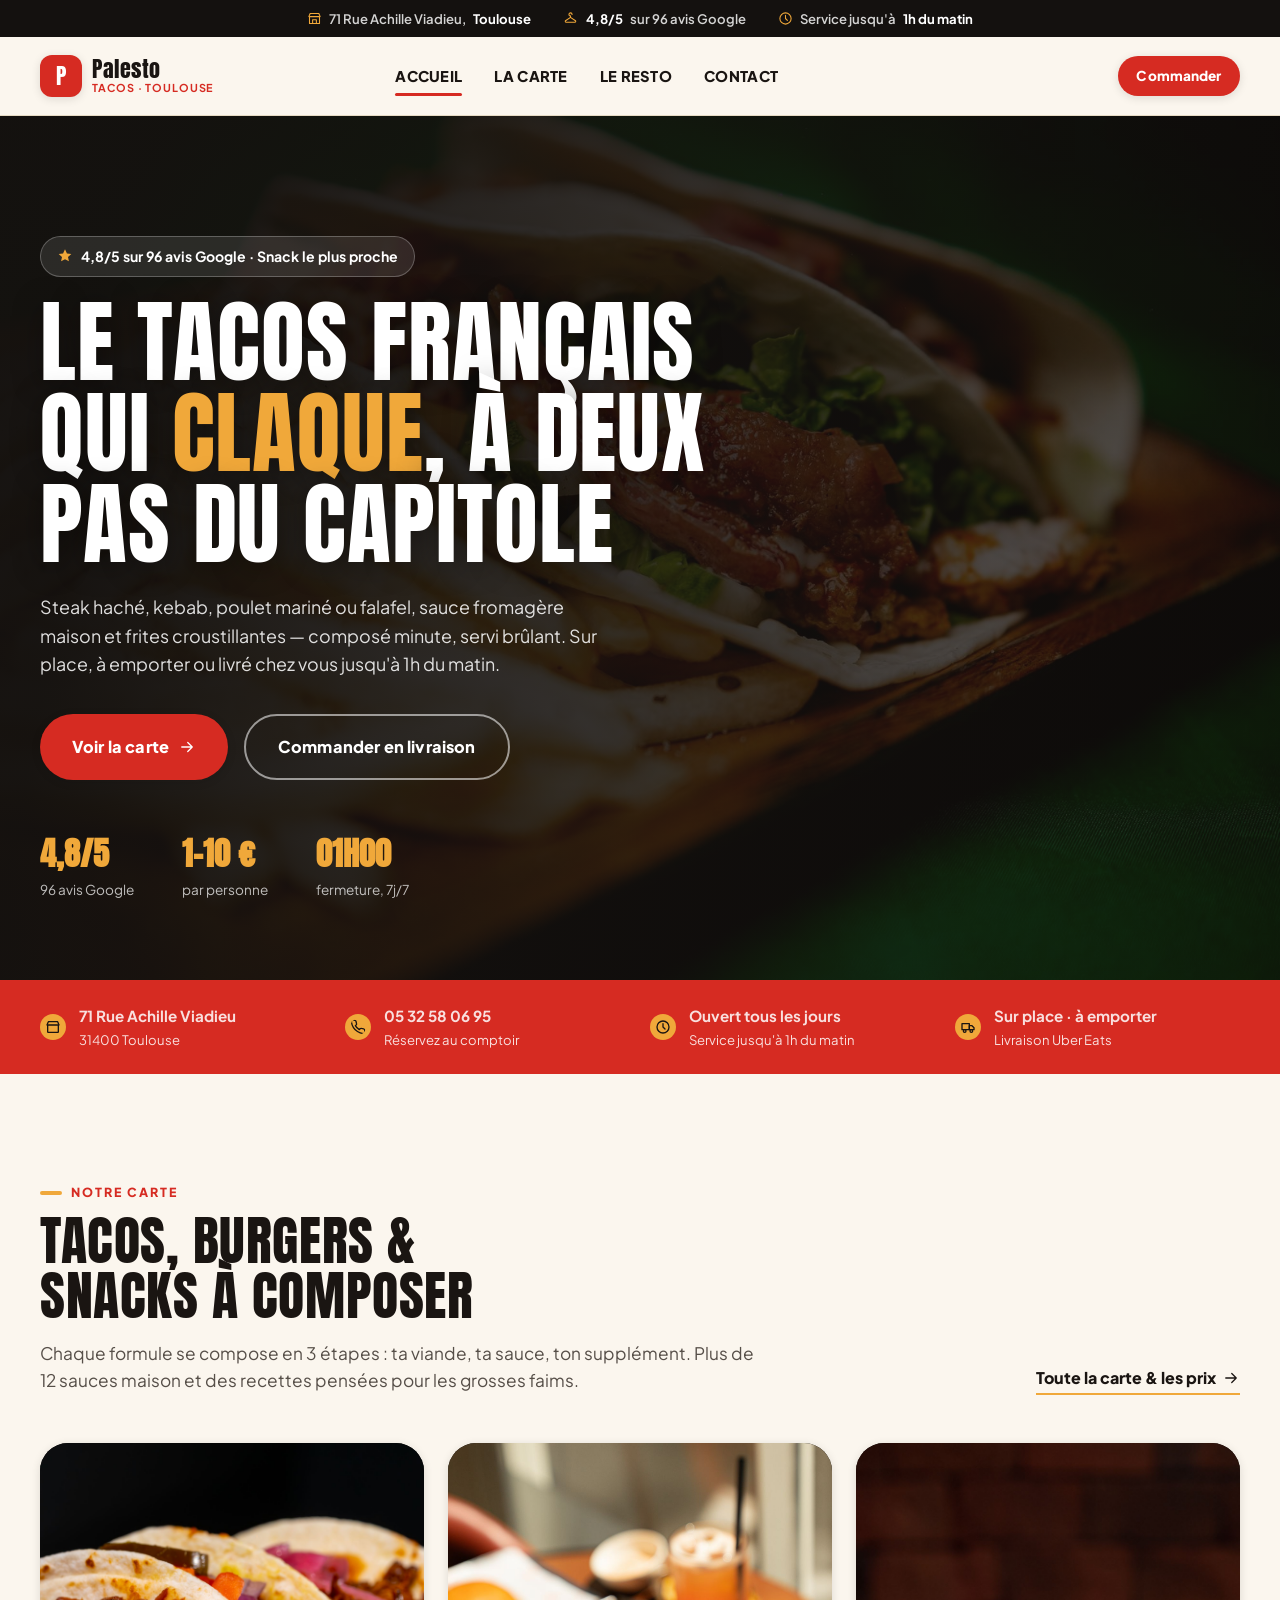
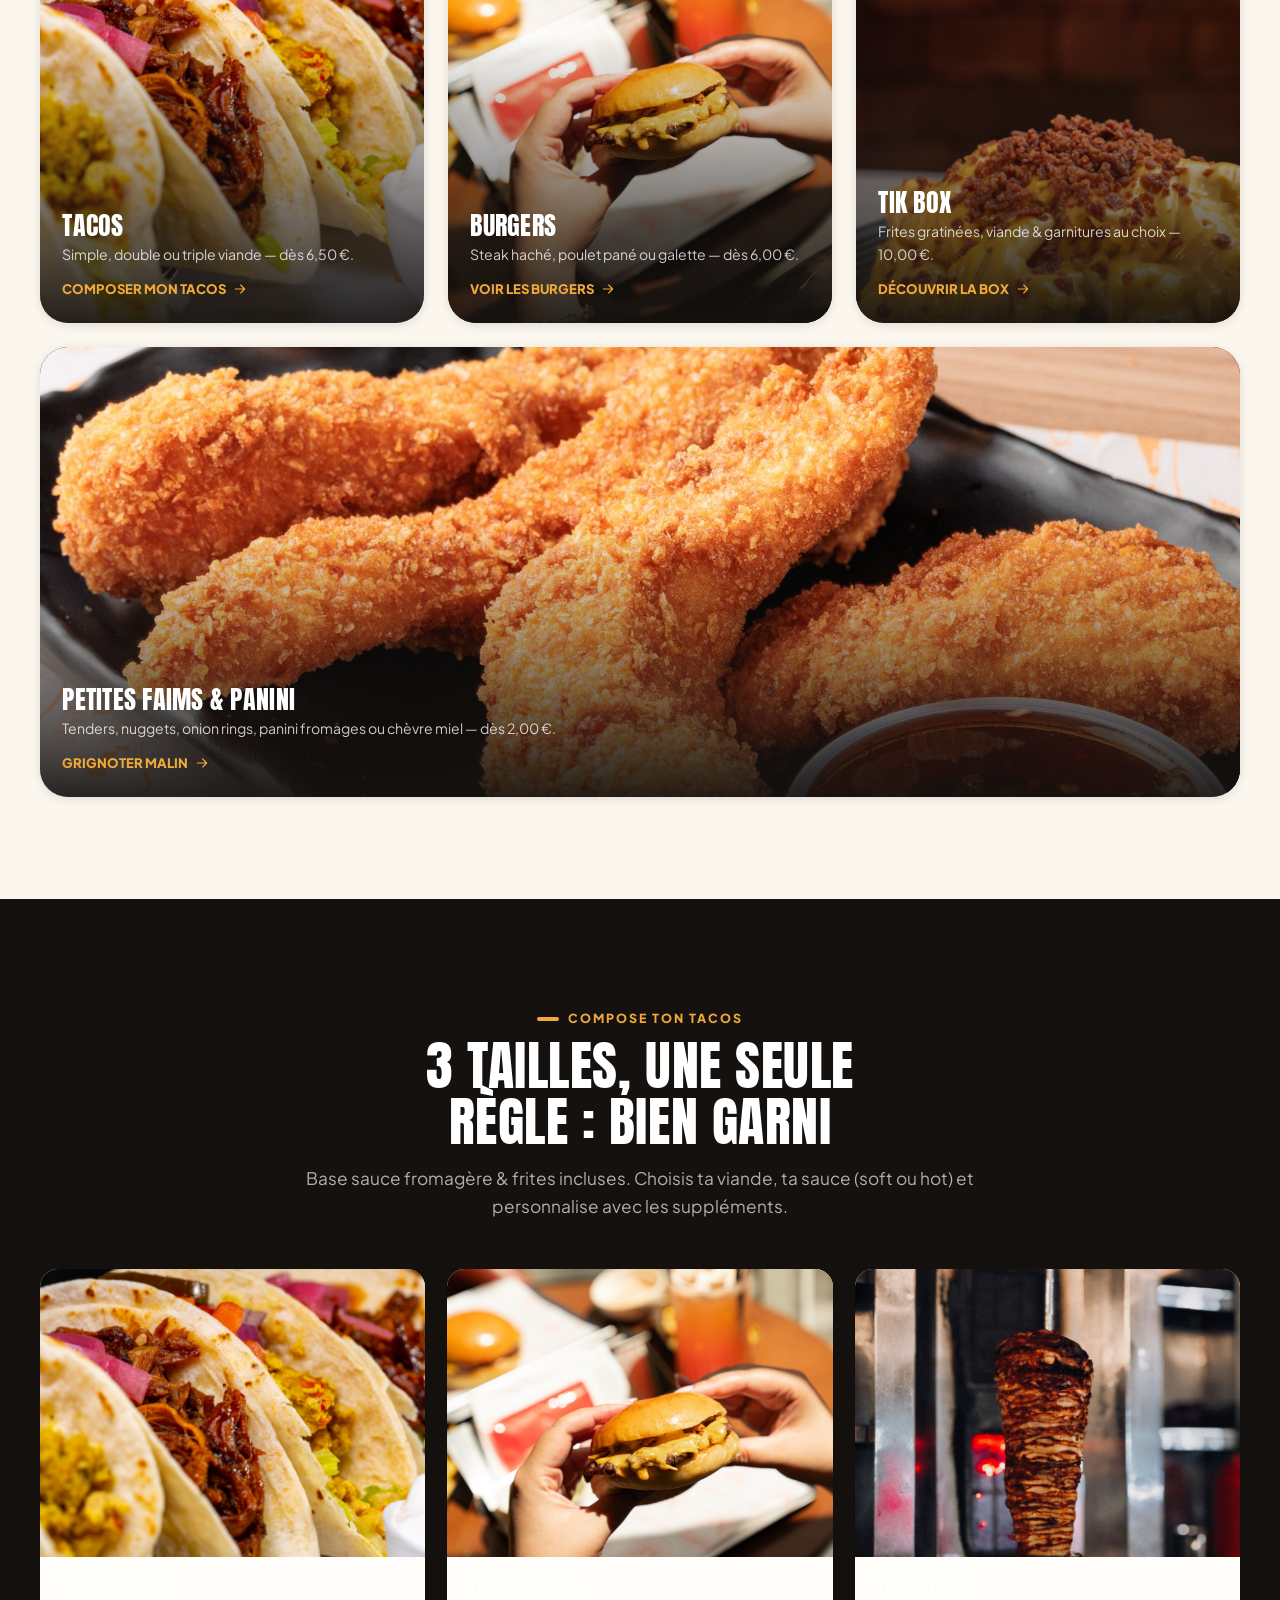
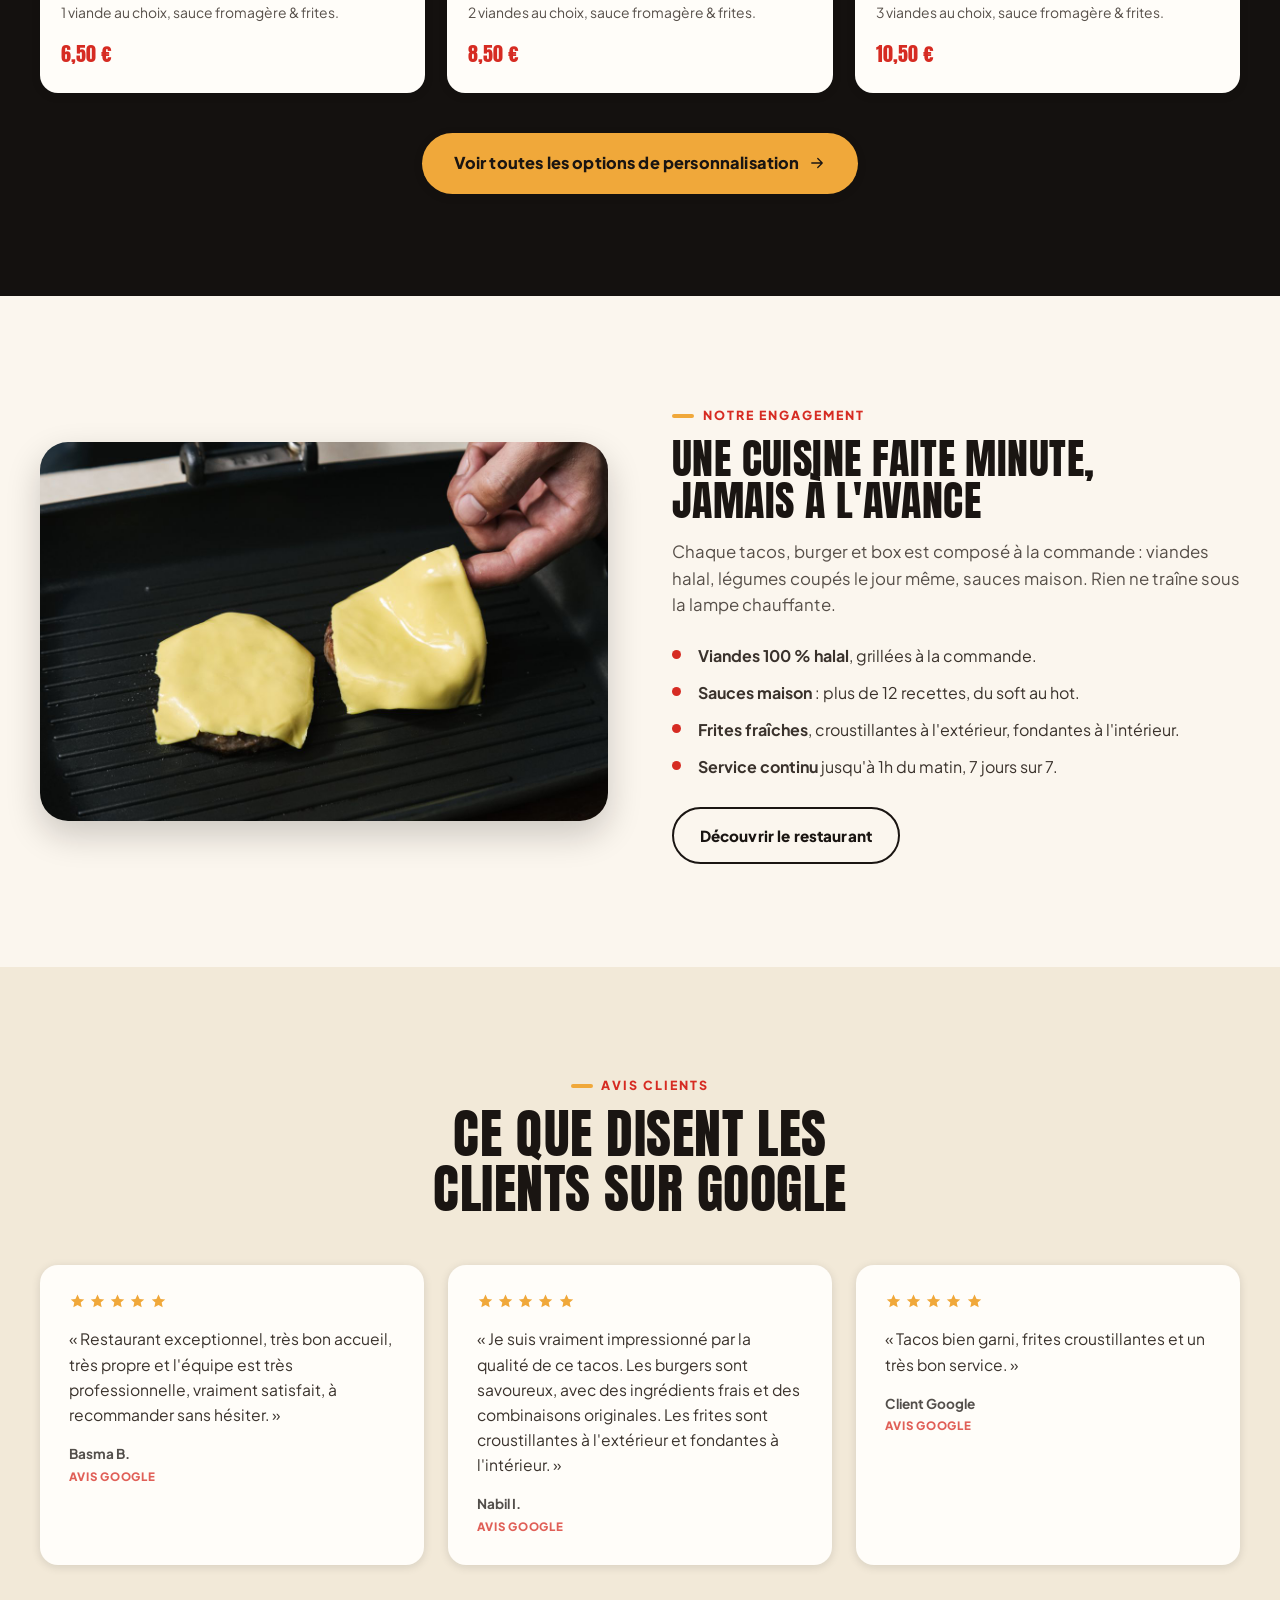
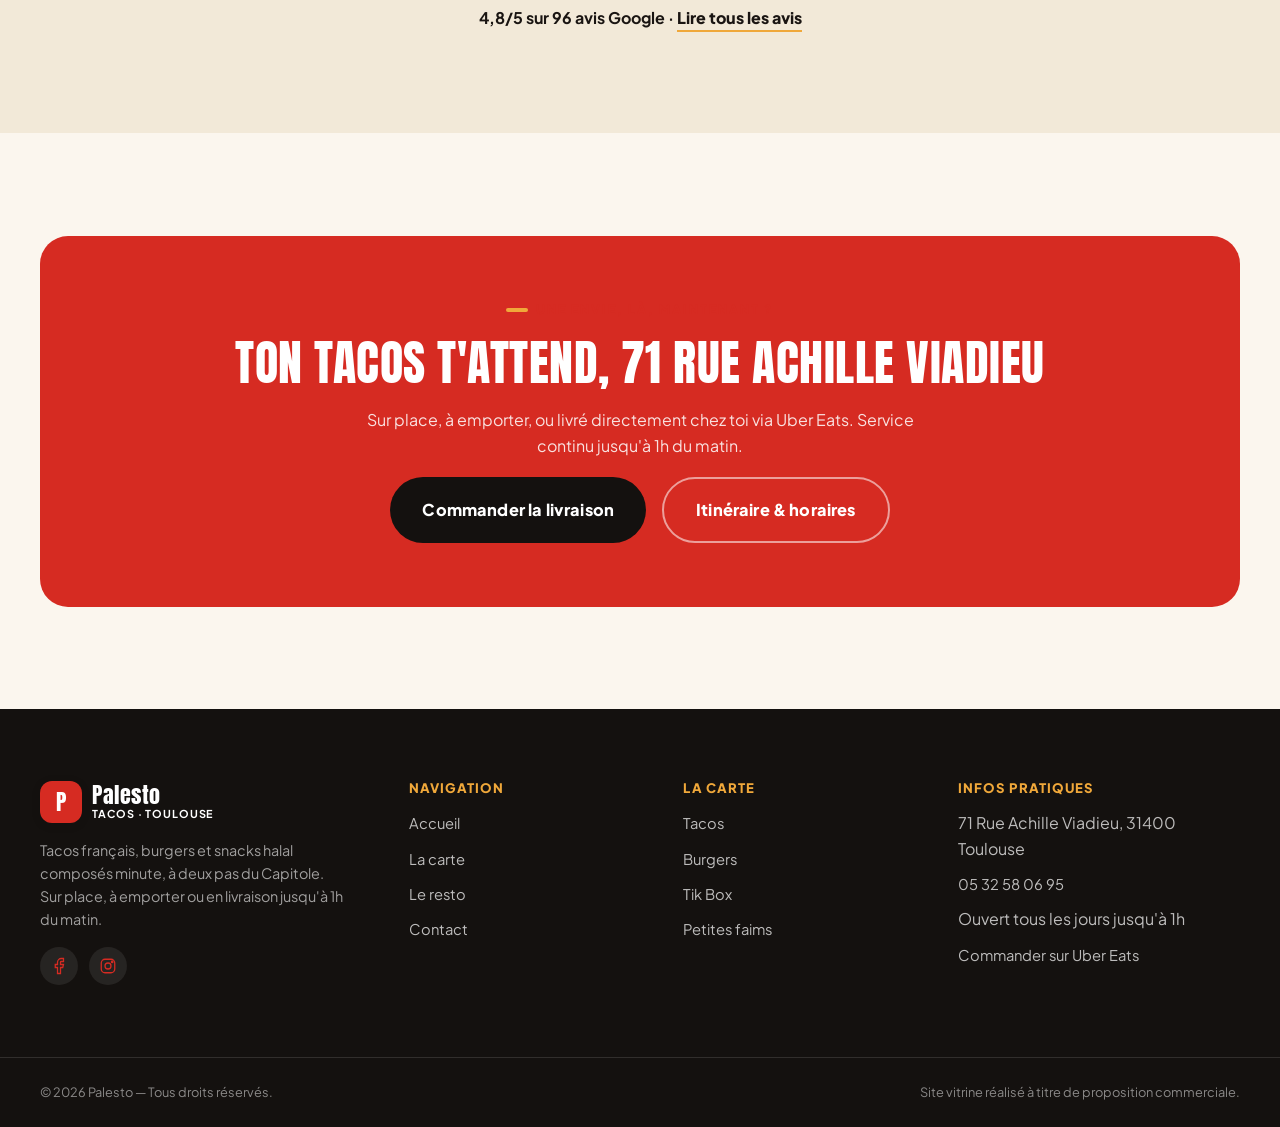
==== index.html @ 65559e6e "Site vitrine palesto Co-Authored-By: Claude Opus 5.5 <noreply@anthropic.com> Claude-Session: https:/" ====
<!DOCTYPE html>
<html lang="fr">
<head>
<meta charset="utf-8">
<meta name="viewport" content="width=device-width, initial-scale=1">
<meta http-equiv="Content-Security-Policy" content="upgrade-insecure-requests">
<title>Palesto Toulouse — Tacos français, burgers &amp; snacks halal</title>
<meta name="description" content="Palesto, tacos français, burgers et snacks à Toulouse. 71 Rue Achille Viadieu — noté 4,8/5 sur Google. Sur place, à emporter ou en livraison, service jusqu'à 1h du matin.">
<meta name="robots" content="index, follow, max-image-preview:large">
<meta name="theme-color" content="#14110F">
<link rel="canonical" href="https://www.opalesto-toulouse.fr/index.html">
<meta property="og:type" content="restaurant">
<meta property="og:site_name" content="Palesto">
<meta property="og:locale" content="fr_FR">
<meta property="og:title" content="Palesto Toulouse — Tacos français, burgers &amp; snacks">
<meta property="og:description" content="Tacos français, burgers et snacks à Toulouse. 71 Rue Achille Viadieu — noté 4,8/5 sur Google.">
<meta property="og:url" content="https://www.opalesto-toulouse.fr/index.html">
<meta property="og:image" content="https://www.opalesto-toulouse.fr/assets/img/hero.jpg">
<link rel="icon" href="assets/img/favicon.svg" type="image/svg+xml">
<link rel="preconnect" href="https://fonts.googleapis.com">
<link rel="preconnect" href="https://fonts.gstatic.com" crossorigin>
<link rel="stylesheet" href="https://fonts.googleapis.com/css2?family=Anton&amp;family=Plus+Jakarta+Sans:wght@400;500;600;700;800&amp;display=swap">
<link rel="stylesheet" href="assets/css/style.css">
<script type="application/ld+json">
{
  "@context": "https://schema.org",
  "@type": "FastFoodRestaurant",
  "@id": "https://www.opalesto-toulouse.fr/#restaurant",
  "name": "Palesto",
  "servesCuisine": ["Tacos français", "Fast food", "Snack halal"],
  "url": "https://www.opalesto-toulouse.fr/",
  "telephone": "+33532580695",
  "image": "https://www.opalesto-toulouse.fr/assets/img/hero.jpg",
  "priceRange": "1–10 €",
  "acceptsReservations": "false",
  "address": {
    "@type": "PostalAddress",
    "streetAddress": "71 Rue Achille Viadieu",
    "postalCode": "31400",
    "addressLocality": "Toulouse",
    "addressCountry": "FR"
  },
  "geo": {
    "@type": "GeoCoordinates",
    "latitude": 43.5886555,
    "longitude": 1.4442597
  },
  "aggregateRating": {
    "@type": "AggregateRating",
    "ratingValue": "4.8",
    "reviewCount": "96"
  },
  "menu": "https://www.opalesto-toulouse.fr/carte.html"
}
</script>
</head>
<body>
<a class="skip-link" href="#main">Aller au contenu principal</a>

<div class="topbar">
  <div class="container topbar__inner">
    <span class="topbar__item"><svg viewBox="0 0 24 24" fill="none" stroke="currentColor" stroke-width="1.7" stroke-linecap="round" stroke-linejoin="round" aria-hidden="true"><path d="M4 9h16v11H4z"/><path d="M3 9 5 4h14l2 5"/><path d="M9 20v-6h6v6"/></svg> 71 Rue Achille Viadieu, <strong>Toulouse</strong></span>
    <span class="topbar__item topbar__item--hide-sm"><svg viewBox="0 0 24 24" fill="none" stroke="currentColor" stroke-width="1.7" stroke-linecap="round" stroke-linejoin="round" aria-hidden="true"><path d="M12 8a2.5 2.5 0 1 1 2.5-2.5"/><path d="M12 8v2.2L4 15.5A1.5 1.5 0 0 0 4.9 18h14.2a1.5 1.5 0 0 0 .9-2.5L12 10.2"/></svg> <strong>4,8/5</strong> sur 96 avis Google</span>
    <span class="topbar__item"><svg viewBox="0 0 24 24" fill="none" stroke="currentColor" stroke-width="1.7" stroke-linecap="round" stroke-linejoin="round" aria-hidden="true"><circle cx="12" cy="12" r="9"/><path d="M12 7v5l3 3"/></svg> Service jusqu'à <strong>1h du matin</strong></span>
  </div>
</div>

<header class="site-header" id="site-header">
  <div class="container header__inner">
    <a class="logo" href="index.html" aria-label="Palesto, accueil">
      <span class="logo__mark" aria-hidden="true">P</span>
      <span class="logo__text">
        <span class="logo__name">Palesto</span>
        <span class="logo__tag">Tacos &middot; Toulouse</span>
      </span>
    </a>

    <div class="nav-scrim" id="nav-scrim"></div>
    <nav class="nav" id="primary-nav" aria-label="Navigation principale">
      <button class="nav__close" id="nav-close" type="button" aria-label="Fermer le menu"><svg viewBox="0 0 24 24" fill="none" stroke="currentColor" stroke-width="1.7" stroke-linecap="round" stroke-linejoin="round" aria-hidden="true"><path d="M6 6l12 12M18 6 6 18"/></svg></button>
      <ul class="nav__list">
        <li><a class="nav__link" href="index.html" aria-current="page">Accueil</a></li>
        <li><a class="nav__link" href="carte.html">La carte</a></li>
        <li><a class="nav__link" href="restaurant.html">Le resto</a></li>
        <li><a class="nav__link" href="contact.html">Contact</a></li>
      </ul>
    </nav>

    <div class="header__actions">
      <a class="btn btn--red btn--sm header__cta" href="https://www.ubereats.com/fr/store/tik-tacos-palesto/zVcmVb8LVuixIjdcit_Mtg" target="_blank" rel="noopener">Commander</a>
      <button class="icon-btn burger" id="burger" type="button" aria-expanded="false" aria-controls="primary-nav" aria-label="Ouvrir le menu"><svg viewBox="0 0 24 24" fill="none" stroke="currentColor" stroke-width="1.7" stroke-linecap="round" stroke-linejoin="round" aria-hidden="true"><path d="M3 6h18M3 12h18M3 18h18"/></svg></button>
    </div>
  </div>
</header>

<main id="main">

<section class="hero">
  <img class="hero__bg" src="assets/img/hero.jpg" alt="Tacos français Palesto garni, servi avec des frites" width="1600" height="1067" fetchpriority="high">
  <div class="hero__bg-overlay" aria-hidden="true"></div>
  <div class="container hero__inner">
    <span class="hero__rating"><svg viewBox="0 0 24 24" fill="currentColor" aria-hidden="true"><path d="m12 2 2.9 6.3 6.6.7-5 4.5 1.4 6.5L12 16.8 6.1 20l1.4-6.5-5-4.5 6.6-.7z"/></svg> 4,8/5 sur 96 avis Google &middot; Snack le plus proche</span>
    <h1 class="hero__title">Le tacos français qui <em>claque</em>, à deux pas du Capitole</h1>
    <p class="hero__text">Steak haché, kebab, poulet mariné ou falafel, sauce fromagère maison et frites croustillantes — composé minute, servi brûlant. Sur place, à emporter ou livré chez vous jusqu'à 1h du matin.</p>
    <div class="hero__cta">
      <a class="btn btn--red btn--lg" href="carte.html">Voir la carte <svg viewBox="0 0 24 24" fill="none" stroke="currentColor" stroke-width="1.7" stroke-linecap="round" stroke-linejoin="round" aria-hidden="true"><path d="M5 12h14M13 6l6 6-6 6"/></svg></a>
      <a class="btn btn--ghost-light btn--lg" href="https://www.ubereats.com/fr/store/tik-tacos-palesto/zVcmVb8LVuixIjdcit_Mtg" target="_blank" rel="noopener">Commander en livraison</a>
    </div>
    <div class="hero__proof">
      <div><strong>4,8/5</strong><span>96 avis Google</span></div>
      <div><strong>1–10&nbsp;€</strong><span>par personne</span></div>
      <div><strong>01h00</strong><span>fermeture, 7j/7</span></div>
    </div>
  </div>
</section>

<section class="infobar">
  <div class="container infobar__grid">
    <div class="infobar__item">
      <svg viewBox="0 0 24 24" fill="none" stroke="currentColor" stroke-width="2" stroke-linecap="round" stroke-linejoin="round" aria-hidden="true"><path d="M4 9h16v11H4z"/><path d="M3 9 5 4h14l2 5"/></svg>
      <span><strong>71 Rue Achille Viadieu</strong><span>31400 Toulouse</span></span>
    </div>
    <div class="infobar__item">
      <svg viewBox="0 0 24 24" fill="none" stroke="currentColor" stroke-width="2" stroke-linecap="round" stroke-linejoin="round" aria-hidden="true"><path d="M22 16.9v3a2 2 0 0 1-2.2 2 19.8 19.8 0 0 1-8.6-3.1 19.5 19.5 0 0 1-6-6 19.8 19.8 0 0 1-3.1-8.7A2 2 0 0 1 4.1 2h3a2 2 0 0 1 2 1.7c.1 1 .4 2 .7 3a2 2 0 0 1-.5 2.1L8 10a16 16 0 0 0 6 6l1.2-1.3a2 2 0 0 1 2.1-.5c1 .3 2 .6 3 .7a2 2 0 0 1 1.7 2.1z"/></svg>
      <span><strong>05 32 58 06 95</strong><span>Réservez au comptoir</span></span>
    </div>
    <div class="infobar__item">
      <svg viewBox="0 0 24 24" fill="none" stroke="currentColor" stroke-width="2" stroke-linecap="round" stroke-linejoin="round" aria-hidden="true"><circle cx="12" cy="12" r="9"/><path d="M12 7v5l3 3"/></svg>
      <span><strong>Ouvert tous les jours</strong><span>Service jusqu'à 1h du matin</span></span>
    </div>
    <div class="infobar__item">
      <svg viewBox="0 0 24 24" fill="none" stroke="currentColor" stroke-width="2" stroke-linecap="round" stroke-linejoin="round" aria-hidden="true"><path d="M3 7h11v9H3z"/><path d="M14 10h4l3 3v3h-7z"/><circle cx="7" cy="18" r="2"/><circle cx="17" cy="18" r="2"/></svg>
      <span><strong>Sur place &middot; à emporter</strong><span>Livraison Uber Eats</span></span>
    </div>
  </div>
</section>

<section class="section">
  <div class="container">
    <div class="section-head-row">
      <div class="section-head">
        <span class="eyebrow">Notre carte</span>
        <h2>Tacos, burgers &amp; snacks à composer</h2>
        <p>Chaque formule se compose en 3 étapes : ta viande, ta sauce, ton supplément. Plus de 12 sauces maison et des recettes pensées pour les grosses faims.</p>
      </div>
      <a class="link-arrow" href="carte.html">Toute la carte &amp; les prix <svg viewBox="0 0 24 24" fill="none" stroke="currentColor" stroke-width="1.7" stroke-linecap="round" stroke-linejoin="round" aria-hidden="true"><path d="M5 12h14M13 6l6 6-6 6"/></svg></a>
    </div>

    <div class="cat-grid">
      <a class="cat-card" href="carte.html#tacos" data-reveal>
        <img src="assets/img/cat-tacos.jpg" alt="Tacos français garni, viande, sauce fromagère et crudités" width="800" height="1000" loading="lazy">
        <div class="cat-card__body">
          <h3>Tacos</h3>
          <p>Simple, double ou triple viande — dès 6,50 €.</p>
          <span class="cat-card__cta">Composer mon tacos <svg viewBox="0 0 24 24" fill="none" stroke="currentColor" stroke-width="1.7" stroke-linecap="round" stroke-linejoin="round" aria-hidden="true"><path d="M5 12h14M13 6l6 6-6 6"/></svg></span>
        </div>
      </a>
      <a class="cat-card" href="carte.html#burger" data-reveal>
        <img src="assets/img/cat-burger.jpg" alt="Burger maison double steak et cheddar fondant" width="800" height="1000" loading="lazy">
        <div class="cat-card__body">
          <h3>Burgers</h3>
          <p>Steak haché, poulet pané ou galette — dès 6,00 €.</p>
          <span class="cat-card__cta">Voir les burgers <svg viewBox="0 0 24 24" fill="none" stroke="currentColor" stroke-width="1.7" stroke-linecap="round" stroke-linejoin="round" aria-hidden="true"><path d="M5 12h14M13 6l6 6-6 6"/></svg></span>
        </div>
      </a>
      <a class="cat-card" href="carte.html#tikbox" data-reveal>
        <img src="assets/img/cat-tikbox.jpg" alt="Tik Box, frites gratinées cheddar, viande et bacon de dinde" width="800" height="1000" loading="lazy">
        <div class="cat-card__body">
          <h3>Tik Box</h3>
          <p>Frites gratinées, viande &amp; garnitures au choix — 10,00 €.</p>
          <span class="cat-card__cta">Découvrir la box <svg viewBox="0 0 24 24" fill="none" stroke="currentColor" stroke-width="1.7" stroke-linecap="round" stroke-linejoin="round" aria-hidden="true"><path d="M5 12h14M13 6l6 6-6 6"/></svg></span>
        </div>
      </a>
      <a class="cat-card cat-card--wide" href="carte.html#petites-faim" data-reveal>
        <img src="assets/img/cat-petitesfaim.jpg" alt="Petites faims : tenders, nuggets, panini et frites" width="1600" height="600" loading="lazy">
        <div class="cat-card__body">
          <h3>Petites faims &amp; panini</h3>
          <p>Tenders, nuggets, onion rings, panini fromages ou chèvre miel — dès 2,00 €.</p>
          <span class="cat-card__cta">Grignoter malin <svg viewBox="0 0 24 24" fill="none" stroke="currentColor" stroke-width="1.7" stroke-linecap="round" stroke-linejoin="round" aria-hidden="true"><path d="M5 12h14M13 6l6 6-6 6"/></svg></span>
        </div>
      </a>
    </div>
  </div>
</section>

<section class="section section--dark">
  <div class="container">
    <div class="section-head section-head--center">
      <span class="eyebrow">Compose ton tacos</span>
      <h2>3 tailles, une seule règle : bien garni</h2>
      <p>Base sauce fromagère &amp; frites incluses. Choisis ta viande, ta sauce (soft ou hot) et personnalise avec les suppléments.</p>
    </div>
    <div class="dish-grid">
      <div class="dish" data-reveal>
        <div class="dish__media"><img src="assets/img/cat-tacos.jpg" alt="Tacos simple viande" loading="lazy"></div>
        <div class="dish__body">
          <h3 class="dish__title">Tacos Simple</h3>
          <p class="dish__desc">1 viande au choix, sauce fromagère &amp; frites.</p>
          <div class="dish__footer"><span class="dish__price">6,50 €</span></div>
        </div>
      </div>
      <div class="dish" data-reveal>
        <div class="dish__media"><img src="assets/img/cat-burger.jpg" alt="Tacos double viande" loading="lazy"></div>
        <div class="dish__body">
          <h3 class="dish__title">Tacos Double</h3>
          <p class="dish__desc">2 viandes au choix, sauce fromagère &amp; frites.</p>
          <div class="dish__footer"><span class="dish__price">8,50 €</span></div>
        </div>
      </div>
      <div class="dish" data-reveal>
        <div class="dish__media"><img src="assets/img/cat-viande.jpg" alt="Tacos triple viande" loading="lazy"></div>
        <div class="dish__body">
          <h3 class="dish__title">Tacos Triple</h3>
          <p class="dish__desc">3 viandes au choix, sauce fromagère &amp; frites.</p>
          <div class="dish__footer"><span class="dish__price">10,50 €</span></div>
        </div>
      </div>
    </div>
    <p style="text-align:center;margin-top:2.5rem">
      <a class="btn btn--gold btn--lg" href="carte.html#tacos">Voir toutes les options de personnalisation <svg class="icon" viewBox="0 0 24 24" fill="none" stroke="currentColor" stroke-width="1.7" stroke-linecap="round" stroke-linejoin="round" aria-hidden="true"><path d="M5 12h14M13 6l6 6-6 6"/></svg></a>
    </p>
  </div>
</section>

<section class="section">
  <div class="container">
    <div class="split">
      <div class="split__media" data-reveal>
        <img src="assets/img/kitchen.jpg" alt="Préparation d'un burger maison en cuisine" width="1000" height="750" loading="lazy">
      </div>
      <div>
        <span class="eyebrow">Notre engagement</span>
        <h2 style="font-size:clamp(1.9rem,3.8vw,2.6rem);margin-top:.75rem">Une cuisine faite minute, jamais à l'avance</h2>
        <p style="margin-top:1rem;font-size:1.05rem;opacity:.85">Chaque tacos, burger et box est composé à la commande : viandes halal, légumes coupés le jour même, sauces maison. Rien ne traîne sous la lampe chauffante.</p>
        <ul class="prose" style="margin-top:1.5rem">
          <li><strong>Viandes 100 % halal</strong>, grillées à la commande.</li>
          <li><strong>Sauces maison</strong> : plus de 12 recettes, du soft au hot.</li>
          <li><strong>Frites fraîches</strong>, croustillantes à l'extérieur, fondantes à l'intérieur.</li>
          <li><strong>Service continu</strong> jusqu'à 1h du matin, 7 jours sur 7.</li>
        </ul>
        <p style="margin-top:1.75rem"><a class="btn btn--ghost" href="restaurant.html">Découvrir le restaurant</a></p>
      </div>
    </div>
  </div>
</section>

<section class="section section--paper2">
  <div class="container">
    <div class="section-head section-head--center">
      <span class="eyebrow">Avis clients</span>
      <h2>Ce que disent les clients sur Google</h2>
    </div>
    <div class="reviews">
      <figure class="review" data-reveal>
        <div class="review__stars" aria-label="5 étoiles sur 5">
          <svg viewBox="0 0 24 24" aria-hidden="true"><path d="m12 2 2.9 6.3 6.6.7-5 4.5 1.4 6.5L12 16.8 6.1 20l1.4-6.5-5-4.5 6.6-.7z"/></svg><svg viewBox="0 0 24 24" aria-hidden="true"><path d="m12 2 2.9 6.3 6.6.7-5 4.5 1.4 6.5L12 16.8 6.1 20l1.4-6.5-5-4.5 6.6-.7z"/></svg><svg viewBox="0 0 24 24" aria-hidden="true"><path d="m12 2 2.9 6.3 6.6.7-5 4.5 1.4 6.5L12 16.8 6.1 20l1.4-6.5-5-4.5 6.6-.7z"/></svg><svg viewBox="0 0 24 24" aria-hidden="true"><path d="m12 2 2.9 6.3 6.6.7-5 4.5 1.4 6.5L12 16.8 6.1 20l1.4-6.5-5-4.5 6.6-.7z"/></svg><svg viewBox="0 0 24 24" aria-hidden="true"><path d="m12 2 2.9 6.3 6.6.7-5 4.5 1.4 6.5L12 16.8 6.1 20l1.4-6.5-5-4.5 6.6-.7z"/></svg>
        </div>
        <blockquote>« Restaurant exceptionnel, très bon accueil, très propre et l'équipe est très professionnelle, vraiment satisfait, à recommander sans hésiter. »</blockquote>
        <figcaption><strong>Basma B.</strong><span class="review__source">Avis Google</span></figcaption>
      </figure>
      <figure class="review" data-reveal>
        <div class="review__stars" aria-label="5 étoiles sur 5">
          <svg viewBox="0 0 24 24" aria-hidden="true"><path d="m12 2 2.9 6.3 6.6.7-5 4.5 1.4 6.5L12 16.8 6.1 20l1.4-6.5-5-4.5 6.6-.7z"/></svg><svg viewBox="0 0 24 24" aria-hidden="true"><path d="m12 2 2.9 6.3 6.6.7-5 4.5 1.4 6.5L12 16.8 6.1 20l1.4-6.5-5-4.5 6.6-.7z"/></svg><svg viewBox="0 0 24 24" aria-hidden="true"><path d="m12 2 2.9 6.3 6.6.7-5 4.5 1.4 6.5L12 16.8 6.1 20l1.4-6.5-5-4.5 6.6-.7z"/></svg><svg viewBox="0 0 24 24" aria-hidden="true"><path d="m12 2 2.9 6.3 6.6.7-5 4.5 1.4 6.5L12 16.8 6.1 20l1.4-6.5-5-4.5 6.6-.7z"/></svg><svg viewBox="0 0 24 24" aria-hidden="true"><path d="m12 2 2.9 6.3 6.6.7-5 4.5 1.4 6.5L12 16.8 6.1 20l1.4-6.5-5-4.5 6.6-.7z"/></svg>
        </div>
        <blockquote>« Je suis vraiment impressionné par la qualité de ce tacos. Les burgers sont savoureux, avec des ingrédients frais et des combinaisons originales. Les frites sont croustillantes à l'extérieur et fondantes à l'intérieur. »</blockquote>
        <figcaption><strong>Nabil I.</strong><span class="review__source">Avis Google</span></figcaption>
      </figure>
      <figure class="review" data-reveal>
        <div class="review__stars" aria-label="5 étoiles sur 5">
          <svg viewBox="0 0 24 24" aria-hidden="true"><path d="m12 2 2.9 6.3 6.6.7-5 4.5 1.4 6.5L12 16.8 6.1 20l1.4-6.5-5-4.5 6.6-.7z"/></svg><svg viewBox="0 0 24 24" aria-hidden="true"><path d="m12 2 2.9 6.3 6.6.7-5 4.5 1.4 6.5L12 16.8 6.1 20l1.4-6.5-5-4.5 6.6-.7z"/></svg><svg viewBox="0 0 24 24" aria-hidden="true"><path d="m12 2 2.9 6.3 6.6.7-5 4.5 1.4 6.5L12 16.8 6.1 20l1.4-6.5-5-4.5 6.6-.7z"/></svg><svg viewBox="0 0 24 24" aria-hidden="true"><path d="m12 2 2.9 6.3 6.6.7-5 4.5 1.4 6.5L12 16.8 6.1 20l1.4-6.5-5-4.5 6.6-.7z"/></svg><svg viewBox="0 0 24 24" aria-hidden="true"><path d="m12 2 2.9 6.3 6.6.7-5 4.5 1.4 6.5L12 16.8 6.1 20l1.4-6.5-5-4.5 6.6-.7z"/></svg>
        </div>
        <blockquote>« Tacos bien garni, frites croustillantes et un très bon service. »</blockquote>
        <figcaption><strong>Client Google</strong><span class="review__source">Avis Google</span></figcaption>
      </figure>
    </div>
    <p style="text-align:center;margin-top:2.5rem;font-weight:700;color:var(--ink)">4,8/5 sur 96 avis Google &middot; <a class="link-arrow" style="display:inline" href="https://www.google.com/maps/place/Palesto+tacos/@43.5886555,1.4442597,17z" target="_blank" rel="noopener">Lire tous les avis</a></p>
  </div>
</section>

<section class="section">
  <div class="container">
    <div class="cta-band" data-reveal>
      <span class="eyebrow">Une envie, là, maintenant ?</span>
      <h2>Ton tacos t'attend, 71 Rue Achille Viadieu</h2>
      <p>Sur place, à emporter, ou livré directement chez toi via Uber Eats. Service continu jusqu'à 1h du matin.</p>
      <div class="cta-band__actions">
        <a class="btn btn--dark btn--lg" href="https://www.ubereats.com/fr/store/tik-tacos-palesto/zVcmVb8LVuixIjdcit_Mtg" target="_blank" rel="noopener">Commander la livraison</a>
        <a class="btn btn--ghost-light btn--lg" href="contact.html">Itinéraire &amp; horaires</a>
      </div>
    </div>
  </div>
</section>

</main>

<footer class="site-footer">
  <div class="container footer__top">
    <div class="footer__brand">
      <a class="logo" href="index.html" aria-label="Palesto, accueil">
        <span class="logo__mark" aria-hidden="true">P</span>
        <span class="logo__text"><span class="logo__name">Palesto</span><span class="logo__tag">Tacos &middot; Toulouse</span></span>
      </a>
      <p>Tacos français, burgers et snacks halal composés minute, à deux pas du Capitole. Sur place, à emporter ou en livraison jusqu'à 1h du matin.</p>
      <div class="footer__social">
        <a href="https://www.facebook.com/OPalestoFood/" target="_blank" rel="noopener" aria-label="Facebook Palesto"><svg viewBox="0 0 24 24" fill="none" stroke="currentColor" stroke-width="1.7" aria-hidden="true"><path d="M18 2h-3a5 5 0 0 0-5 5v3H7v4h3v8h4v-8h3l1-4h-4V7a1 1 0 0 1 1-1h3z"/></svg></a>
        <a href="https://www.instagram.com/" target="_blank" rel="noopener" aria-label="Instagram Palesto"><svg viewBox="0 0 24 24" fill="none" stroke="currentColor" stroke-width="1.7" aria-hidden="true"><rect x="3" y="3" width="18" height="18" rx="5"/><circle cx="12" cy="12" r="4"/><circle cx="17.5" cy="6.5" r="1"/></svg></a>
      </div>
    </div>
    <div class="footer">
      <h4>Navigation</h4>
      <ul>
        <li><a href="index.html">Accueil</a></li>
        <li><a href="carte.html">La carte</a></li>
        <li><a href="restaurant.html">Le resto</a></li>
        <li><a href="contact.html">Contact</a></li>
      </ul>
    </div>
    <div class="footer">
      <h4>La carte</h4>
      <ul>
        <li><a href="carte.html#tacos">Tacos</a></li>
        <li><a href="carte.html#burger">Burgers</a></li>
        <li><a href="carte.html#tikbox">Tik Box</a></li>
        <li><a href="carte.html#petites-faim">Petites faims</a></li>
      </ul>
    </div>
    <div class="footer">
      <h4>Infos pratiques</h4>
      <ul>
        <li>71 Rue Achille Viadieu, 31400 Toulouse</li>
        <li><a href="tel:+33532580695">05 32 58 06 95</a></li>
        <li>Ouvert tous les jours jusqu'à 1h</li>
        <li><a href="https://www.ubereats.com/fr/store/tik-tacos-palesto/zVcmVb8LVuixIjdcit_Mtg" target="_blank" rel="noopener">Commander sur Uber Eats</a></li>
      </ul>
    </div>
  </div>
  <div class="container footer__bottom">
    <span>&copy; <span id="year">2026</span> Palesto — Tous droits réservés.</span>
    <span>Site vitrine réalisé à titre de proposition commerciale.</span>
  </div>
</footer>

<div class="order-sticky" id="order-sticky">
  <span>Une envie de tacos ?</span>
  <a class="btn btn--red btn--sm" href="https://www.ubereats.com/fr/store/tik-tacos-palesto/zVcmVb8LVuixIjdcit_Mtg" target="_blank" rel="noopener">Commander</a>
</div>

<script src="assets/js/main.js"></script>
</body>
</html>
---- assets/css/style.css ----
/* ==========================================================================
   Palesto — Toulouse
   Feuille de styles principale
   ========================================================================== */

/* ---------- 1. Tokens ---------- */
:root {
  --ink:        #1A1512;
  --ink-soft:   #3A322C;
  --paper:      #FBF6EE;
  --paper-2:    #F2E9D8;
  --cream:      #FFFDF9;
  --line:       #E7DBC4;

  --black:      #14110F;
  --black-2:    #201A16;

  --red:        #D62B22;
  --red-700:    #B01F19;
  --red-glow:   rgba(214,43,34,.35);

  --gold:       #F0A83A;
  --gold-600:   #D6892021;
  --gold-ink:   #7A4B10;

  --white:      #FFFFFF;

  --radius-sm: 10px;
  --radius:    18px;
  --radius-lg: 28px;
  --radius-pill: 999px;

  --shadow-sm: 0 2px 10px rgba(20,17,15,.12);
  --shadow-md: 0 14px 34px rgba(20,17,15,.20);
  --shadow-lg: 0 30px 70px rgba(20,17,15,.35);

  --container: 1280px;
  --gutter: clamp(1rem, 4vw, 2.5rem);

  --ff-display: "Anton", "Arial Narrow", sans-serif;
  --ff-body: "Plus Jakarta Sans", -apple-system, BlinkMacSystemFont, "Segoe UI", Roboto, Helvetica, Arial, sans-serif;

  --header-h: 78px;
  --ease: cubic-bezier(.2,.8,.2,1);
}

/* ---------- 2. Reset ---------- */
*, *::before, *::after { box-sizing: border-box; }
* { margin: 0; }

html {
  -webkit-text-size-adjust: 100%;
  scroll-behavior: smooth;
  scroll-padding-top: calc(var(--header-h) + 20px);
}

body {
  font-family: var(--ff-body);
  font-size: 1rem;
  line-height: 1.6;
  color: var(--ink-soft);
  background: var(--paper);
  -webkit-font-smoothing: antialiased;
  text-rendering: optimizeLegibility;
  overflow-x: hidden;
}

img, svg, video { display: block; max-width: 100%; height: auto; }
button, input, select, textarea { font: inherit; color: inherit; }
button { cursor: pointer; background: none; border: 0; }
ul, ol { list-style: none; padding: 0; }
a { color: var(--red); text-decoration: none; }
a:hover { color: var(--red-700); }

h1, h2, h3, h4 {
  font-family: var(--ff-display);
  color: var(--ink);
  line-height: 1.02;
  font-weight: 400;
  letter-spacing: .01em;
  text-transform: uppercase;
  text-wrap: balance;
}
p { text-wrap: pretty; }

:focus-visible {
  outline: 3px solid var(--red);
  outline-offset: 3px;
  border-radius: 4px;
}

::selection { background: var(--gold); color: var(--ink); }

/* ---------- 3. Utilitaires ---------- */
.container {
  width: 100%;
  max-width: var(--container);
  margin-inline: auto;
  padding-inline: var(--gutter);
}
.container--narrow { max-width: 860px; }

.section { padding-block: clamp(3.5rem, 8vw, 6.5rem); }
.section--tight { padding-block: clamp(2.5rem, 5vw, 4rem); }
.section--dark { background: var(--black); color: rgba(255,255,255,.86); }
.section--dark h2, .section--dark h3 { color: #fff; }
.section--paper2 { background: var(--paper-2); }

.sr-only {
  position: absolute; width: 1px; height: 1px;
  padding: 0; margin: -1px; overflow: hidden;
  clip: rect(0 0 0 0); white-space: nowrap; border: 0;
}

.skip-link {
  position: absolute; left: 50%; translate: -50% -150%;
  z-index: 200; background: var(--red); color: #fff;
  padding: .75rem 1.25rem; border-radius: 0 0 var(--radius) var(--radius);
  font-weight: 700; transition: translate .2s var(--ease);
}
.skip-link:focus { translate: -50% 0; color: #fff; }

.eyebrow {
  display: inline-flex; align-items: center; gap: .55rem;
  font-size: .78rem; font-weight: 800; letter-spacing: .16em;
  text-transform: uppercase; color: var(--red);
  font-family: var(--ff-body);
}
.eyebrow::before {
  content: ""; width: 22px; height: 4px; background: var(--gold); border-radius: 2px;
}
.section--dark .eyebrow { color: var(--gold); }

.section-head { max-width: 720px; margin-bottom: clamp(2rem, 4vw, 3rem); }
.section-head--center { margin-inline: auto; text-align: center; }
.section-head--center .eyebrow { justify-content: center; }
.section-head h2 { font-size: clamp(2.1rem, 5vw, 3.4rem); margin-top: .6rem; }
.section-head p { margin-top: 1rem; color: var(--ink-soft); font-size: 1.08rem; opacity: .85; }
.section--dark .section-head p { color: rgba(255,255,255,.78); }

.section-head-row {
  display: flex; align-items: flex-end; justify-content: space-between; gap: 2rem;
  margin-bottom: clamp(2rem, 4vw, 3rem);
}
.section-head-row .section-head { margin-bottom: 0; }

.link-arrow {
  display: inline-flex; align-items: center; gap: .4rem;
  font-weight: 800; white-space: nowrap; color: var(--ink);
  border-bottom: 2px solid var(--gold); padding-bottom: 2px;
}
.link-arrow:hover { color: var(--red); }
.link-arrow svg { width: 18px; height: 18px; }

/* ---------- 4. Boutons ---------- */
.btn {
  display: inline-flex; align-items: center; justify-content: center; gap: .55rem;
  padding: .9rem 1.6rem; border-radius: var(--radius-pill);
  font-weight: 800; font-size: .95rem; letter-spacing: .01em;
  transition: transform .18s var(--ease), box-shadow .18s var(--ease), background .18s var(--ease), color .18s var(--ease);
  white-space: nowrap;
}
.btn svg { width: 18px; height: 18px; flex-shrink: 0; }
.btn--red { background: var(--red); color: #fff; box-shadow: var(--shadow-sm); }
.btn--red:hover { background: var(--red-700); transform: translateY(-2px); box-shadow: 0 12px 26px var(--red-glow); color: #fff; }
.btn--gold { background: var(--gold); color: var(--ink); box-shadow: var(--shadow-sm); }
.btn--gold:hover { background: #e5972a; transform: translateY(-2px); color: var(--ink); }
.btn--dark { background: var(--black); color: #fff; }
.btn--dark:hover { background: #000; color: #fff; transform: translateY(-2px); }
.btn--ghost { background: transparent; color: var(--ink); border: 2px solid var(--ink); }
.btn--ghost:hover { background: var(--ink); color: #fff; }
.btn--ghost-light { background: transparent; color: #fff; border: 2px solid rgba(255,255,255,.55); }
.btn--ghost-light:hover { background: #fff; color: var(--ink); }
.btn--lg { padding: 1.1rem 2rem; font-size: 1.02rem; }
.btn--sm { padding: .6rem 1.15rem; font-size: .85rem; }
.btn--block { width: 100%; }

/* ---------- 5. Topbar + Header ---------- */
.topbar {
  background: var(--black); color: rgba(255,255,255,.82);
  font-size: .82rem; font-weight: 600;
}
.topbar__inner {
  display: flex; align-items: center; justify-content: center; gap: 2rem;
  padding-block: .5rem; flex-wrap: wrap;
}
.topbar__item { display: inline-flex; align-items: center; gap: .45rem; }
.topbar__item svg { width: 15px; height: 15px; color: var(--gold); }
.topbar__item strong { color: #fff; }
.topbar__item--hide-sm { display: none; }
@media (min-width: 640px) { .topbar__item--hide-sm { display: inline-flex; } }

.site-header {
  position: sticky; top: 0; z-index: 100;
  background: var(--paper); border-bottom: 1px solid var(--line);
}
.header__inner {
  display: flex; align-items: center; gap: 1.5rem;
  height: var(--header-h);
}
.logo { display: flex; align-items: center; gap: .65rem; flex-shrink: 0; }
.logo__mark {
  width: 42px; height: 42px; border-radius: 12px;
  background: var(--red); color: #fff;
  display: flex; align-items: center; justify-content: center;
  font-family: var(--ff-display); font-size: 1.35rem;
  box-shadow: var(--shadow-sm); flex-shrink: 0;
}
.logo__text { display: flex; flex-direction: column; line-height: 1.1; }
.logo__name { font-family: var(--ff-display); font-size: 1.35rem; color: var(--ink); letter-spacing: .02em; }
.logo__tag { font-size: .68rem; font-weight: 700; letter-spacing: .08em; text-transform: uppercase; color: var(--red); }

.nav { margin-inline: auto; }
.nav__list { display: flex; align-items: center; gap: 2rem; }
.nav__link {
  font-weight: 800; font-size: .92rem; color: var(--ink);
  text-transform: uppercase; letter-spacing: .02em;
  padding: .4rem 0; position: relative;
}
.nav__link::after {
  content: ""; position: absolute; left: 0; right: 0; bottom: -4px; height: 3px;
  background: var(--red); border-radius: 2px; transform: scaleX(0); transition: transform .2s var(--ease);
}
.nav__link:hover::after, .nav__link[aria-current="page"]::after { transform: scaleX(1); }
.nav__link:hover { color: var(--red); }
.nav__close { display: none; }

.header__actions { display: flex; align-items: center; gap: .75rem; margin-left: auto; }
.icon-btn {
  display: inline-flex; align-items: center; justify-content: center;
  width: 42px; height: 42px; border-radius: 50%;
  color: var(--ink); transition: background .15s var(--ease);
}
.icon-btn svg { width: 21px; height: 21px; }
.icon-btn:hover { background: var(--paper-2); }
.burger { display: none; }

@media (max-width: 900px) {
  .nav {
    position: fixed; inset: 0 0 0 auto; width: min(340px, 86vw);
    background: var(--cream); z-index: 200; transform: translateX(100%);
    transition: transform .3s var(--ease); overflow-y: auto;
    box-shadow: var(--shadow-lg); padding: 1.5rem;
  }
  .nav[data-open="true"] { transform: translateX(0); }
  .nav__list { flex-direction: column; align-items: flex-start; gap: 1.1rem; margin-top: 2.5rem; }
  .nav__link { font-size: 1.1rem; }
  .nav__close {
    display: flex; align-items: center; justify-content: center;
    width: 40px; height: 40px; border-radius: 50%; background: var(--paper-2);
    position: absolute; top: 1rem; right: 1rem;
  }
  .nav__close svg { width: 20px; height: 20px; }
  .burger { display: flex; align-items: center; justify-content: center; width: 42px; height: 42px; border-radius: 50%; }
  .burger svg { width: 22px; height: 22px; }
  .burger:hover { background: var(--paper-2); }
  .header__cta { display: none; }
}

.nav-scrim {
  position: fixed; inset: 0; background: rgba(20,17,15,.55); z-index: 190;
  opacity: 0; visibility: hidden; transition: opacity .25s var(--ease), visibility .25s;
}
.nav-scrim[data-open="true"] { opacity: 1; visibility: visible; }

/* ---------- 6. Hero ---------- */
.hero { position: relative; overflow: hidden; background: var(--black); color: #fff; }
.hero__bg {
  position: absolute; inset: 0; width: 100%; height: 100%;
  object-fit: cover; opacity: .55;
}
.hero__bg-overlay {
  position: absolute; inset: 0;
  background: linear-gradient(100deg, rgba(20,17,15,.97) 10%, rgba(20,17,15,.75) 45%, rgba(20,17,15,.35) 100%);
}
.hero__inner {
  position: relative; z-index: 2;
  padding-block: clamp(4rem, 12vw, 7.5rem) clamp(3rem, 8vw, 5rem);
}
.hero__rating {
  display: inline-flex; align-items: center; gap: .5rem;
  background: rgba(255,255,255,.1); border: 1px solid rgba(255,255,255,.25);
  padding: .5rem 1rem; border-radius: var(--radius-pill);
  font-weight: 700; font-size: .88rem; margin-bottom: 1.25rem;
}
.hero__rating svg { width: 16px; height: 16px; color: var(--gold); }
.hero__title {
  font-size: clamp(2.6rem, 8vw, 5.6rem); max-width: 820px;
  color: #fff;
  text-shadow: 0 4px 30px rgba(0,0,0,.4);
}
.hero__title em { font-style: normal; color: var(--gold); }
.hero__text {
  margin-top: 1.4rem; max-width: 560px; font-size: 1.12rem;
  color: rgba(255,255,255,.86);
}
.hero__cta { display: flex; gap: 1rem; margin-top: 2.2rem; flex-wrap: wrap; }
.hero__proof {
  display: flex; gap: clamp(1.5rem, 4vw, 3rem); margin-top: 3rem; flex-wrap: wrap;
}
.hero__proof div { display: flex; flex-direction: column; }
.hero__proof strong { font-family: var(--ff-display); font-size: 2rem; color: var(--gold); text-transform: uppercase; }
.hero__proof span { font-size: .85rem; color: rgba(255,255,255,.72); }

/* ---------- 7. Bandeau infos pratiques ---------- */
.infobar { background: var(--red); color: #fff; }
.infobar__grid {
  display: grid; grid-template-columns: repeat(auto-fit, minmax(220px, 1fr));
  gap: 1.25rem; padding-block: 1.5rem;
}
.infobar__item { display: flex; align-items: center; gap: .8rem; }
.infobar__item svg { width: 26px; height: 26px; flex-shrink: 0; color: var(--ink); background: var(--gold); border-radius: 50%; padding: 5px; }
.infobar__item strong { display: block; font-size: .95rem; }
.infobar__item span { display: block; font-size: .82rem; color: rgba(255,255,255,.85); }

/* ---------- 8. Catégories ---------- */
.cat-grid {
  display: grid; grid-template-columns: repeat(3, 1fr); gap: 1.5rem;
}
@media (max-width: 900px) { .cat-grid { grid-template-columns: repeat(2, 1fr); } }
@media (max-width: 560px) { .cat-grid { grid-template-columns: 1fr; } }

.cat-card {
  position: relative; display: block; border-radius: var(--radius-lg);
  overflow: hidden; aspect-ratio: 4/5; background: var(--black);
  box-shadow: var(--shadow-sm); transition: transform .3s var(--ease), box-shadow .3s var(--ease);
}
.cat-card:hover { transform: translateY(-6px); box-shadow: var(--shadow-lg); }
.cat-card img { position: absolute; inset: 0; width: 100%; height: 100%; object-fit: cover; transition: transform .5s var(--ease); }
.cat-card:hover img { transform: scale(1.07); }
.cat-card::after {
  content: ""; position: absolute; inset: 0;
  background: linear-gradient(180deg, rgba(20,17,15,0) 40%, rgba(20,17,15,.92) 100%);
}
.cat-card__body { position: absolute; left: 0; right: 0; bottom: 0; z-index: 2; padding: 1.4rem; color: #fff; }
.cat-card__body h3 { font-size: 1.6rem; color: #fff; }
.cat-card__body p { font-size: .88rem; color: rgba(255,255,255,.78); margin-top: .3rem; }
.cat-card__cta {
  display: inline-flex; align-items: center; gap: .35rem; margin-top: .8rem;
  font-weight: 800; font-size: .82rem; color: var(--gold); text-transform: uppercase;
}
.cat-card__cta svg { width: 16px; height: 16px; }
.cat-card--wide { aspect-ratio: auto; }
@media (min-width: 561px) { .cat-card--wide { grid-column: span 3; aspect-ratio: 16/6; } }
@media (max-width: 900px) and (min-width: 561px) { .cat-card--wide { grid-column: span 2; } }

/* ---------- 9. Produits (carte) ---------- */
.menu-tabs {
  display: flex; gap: .6rem; flex-wrap: wrap; margin-bottom: 2.5rem;
}
.menu-tab {
  padding: .65rem 1.3rem; border-radius: var(--radius-pill);
  background: var(--cream); border: 2px solid var(--line);
  font-weight: 800; font-size: .88rem; text-transform: uppercase; letter-spacing: .01em;
  color: var(--ink-soft); transition: all .18s var(--ease);
}
.menu-tab:hover { border-color: var(--red); color: var(--red); }
.menu-tab[aria-selected="true"] { background: var(--red); border-color: var(--red); color: #fff; }

.menu-section { margin-bottom: clamp(3rem, 6vw, 4.5rem); }
.menu-section__head { display: flex; align-items: baseline; justify-content: space-between; gap: 1rem; margin-bottom: 1.5rem; flex-wrap: wrap; }
.menu-section__head h2 { font-size: clamp(1.7rem, 3.5vw, 2.3rem); }
.menu-section__note { font-size: .9rem; color: var(--ink-soft); opacity: .75; max-width: 480px; }

.dish-grid { display: grid; grid-template-columns: repeat(3, 1fr); gap: 1.4rem; }
@media (max-width: 900px) { .dish-grid { grid-template-columns: repeat(2, 1fr); } }
@media (max-width: 620px) { .dish-grid { grid-template-columns: 1fr; } }

.dish {
  background: var(--cream); border-radius: var(--radius); overflow: hidden;
  box-shadow: var(--shadow-sm); transition: transform .25s var(--ease), box-shadow .25s var(--ease);
  display: flex; flex-direction: column;
}
.dish:hover { transform: translateY(-4px); box-shadow: var(--shadow-md); }
.dish__media { position: relative; aspect-ratio: 4/3; overflow: hidden; background: var(--paper-2); }
.dish__media img { width: 100%; height: 100%; object-fit: cover; }
.dish__badge {
  position: absolute; top: .8rem; left: .8rem; z-index: 2;
  background: var(--red); color: #fff; font-size: .7rem; font-weight: 800;
  text-transform: uppercase; padding: .3rem .7rem; border-radius: var(--radius-pill);
}
.dish__badge--gold { background: var(--gold); color: var(--ink); }
.dish__body { padding: 1.2rem 1.3rem 1.4rem; display: flex; flex-direction: column; gap: .5rem; flex: 1; }
.dish__title { font-family: var(--ff-body); font-weight: 800; font-size: 1.05rem; color: var(--ink); text-transform: none; }
.dish__desc { font-size: .87rem; color: var(--ink-soft); opacity: .85; flex: 1; }
.dish__footer { display: flex; align-items: center; justify-content: space-between; margin-top: .4rem; }
.dish__price { font-family: var(--ff-display); font-size: 1.25rem; color: var(--red); }

/* Liste simple (sans photo) pour les options de personnalisation */
.option-grid { display: grid; grid-template-columns: repeat(auto-fit, minmax(200px,1fr)); gap: .5rem 1.5rem; }
.option-card {
  background: var(--cream); border: 1px solid var(--line); border-radius: var(--radius-sm);
  padding: 1.2rem 1.3rem;
}
.option-card h4 { font-family: var(--ff-body); font-weight: 800; font-size: .95rem; color: var(--ink); text-transform: uppercase; letter-spacing: .02em; margin-bottom: .6rem; display: flex; align-items: center; gap: .5rem; }
.option-card h4 .num { display:inline-flex; align-items:center; justify-content:center; width:22px;height:22px;border-radius:50%; background:var(--red); color:#fff; font-size:.75rem; font-family: var(--ff-body); }
.option-card ul { display: flex; flex-wrap: wrap; gap: .4rem; }
.option-card li {
  font-size: .82rem; font-weight: 600; color: var(--ink-soft);
  background: var(--paper-2); padding: .3rem .7rem; border-radius: var(--radius-pill);
}
.option-card--hot li { background: #FBE3DE; color: var(--red-700); }
.option-card--price { border-color: var(--gold); }
.option-card--price h4 { color: var(--gold-ink); }

.formule-price {
  display:inline-flex; align-items:baseline; gap:.5rem; margin-top:.75rem;
}
.formule-price strong { font-family: var(--ff-display); font-size: 1.6rem; color: var(--red); }
.formule-price span { font-size: .85rem; color: var(--ink-soft); opacity: .8; }

/* ---------- 10. Split / à propos ---------- */
.split { display: grid; grid-template-columns: 1fr 1fr; gap: clamp(2rem, 5vw, 4rem); align-items: center; }
@media (max-width: 860px) { .split { grid-template-columns: 1fr; } }
.split__media img { border-radius: var(--radius-lg); box-shadow: var(--shadow-md); }
.split--rev { direction: rtl; }
.split--rev > * { direction: ltr; }

.prose li { position: relative; padding-left: 1.6rem; margin-bottom: .7rem; }
.prose li::before {
  content: ""; position: absolute; left: 0; top: .45rem; width: 9px; height: 9px;
  background: var(--red); border-radius: 50%;
}

/* ---------- 11. Avis ---------- */
.reviews { display: grid; grid-template-columns: repeat(3, 1fr); gap: 1.5rem; }
@media (max-width: 900px) { .reviews { grid-template-columns: 1fr; } }
.review {
  background: var(--cream); border-radius: var(--radius); padding: 1.8rem;
  box-shadow: var(--shadow-sm); display: flex; flex-direction: column; gap: 1rem;
}
.review__stars { display: flex; gap: .2rem; }
.review__stars svg { width: 17px; height: 17px; fill: var(--gold); color: var(--gold); }
.review blockquote { font-size: .98rem; color: var(--ink-soft); line-height: 1.6; }
.review figcaption { font-size: .85rem; color: var(--ink-soft); opacity: .75; }
.review figcaption strong { color: var(--ink); display:block; }
.review__source { font-size: .72rem; font-weight: 800; text-transform: uppercase; letter-spacing: .06em; color: var(--red); }

/* ---------- 12. CTA bandeau ---------- */
.cta-band {
  background: var(--red); color: #fff; border-radius: var(--radius-lg);
  padding: clamp(2.5rem, 6vw, 4rem); text-align: center;
  display: flex; flex-direction: column; align-items: center; gap: 1.2rem;
}
.cta-band h2 { color: #fff; font-size: clamp(2rem, 4.5vw, 3rem); }
.cta-band p { color: rgba(255,255,255,.86); max-width: 560px; }
.cta-band__actions { display: flex; gap: 1rem; flex-wrap: wrap; justify-content: center; }

/* ---------- 13. Footer ---------- */
.site-footer { background: var(--black); color: rgba(255,255,255,.72); }
.footer__top { display: grid; grid-template-columns: 1.4fr 1fr 1fr 1.2fr; gap: 2.5rem; padding-block: clamp(3rem, 6vw, 4.5rem); }
@media (max-width: 860px) { .footer__top { grid-template-columns: 1fr 1fr; } }
@media (max-width: 560px) { .footer__top { grid-template-columns: 1fr; } }
.footer__brand .logo__name, .footer__brand .logo__tag { color: #fff; }
.footer__brand p { margin-top: 1rem; font-size: .9rem; max-width: 320px; color: rgba(255,255,255,.6); }
.footer h4 { font-family: var(--ff-body); font-size: .82rem; font-weight: 800; text-transform: uppercase; letter-spacing: .08em; color: var(--gold); margin-bottom: 1rem; }
.footer ul { display: flex; flex-direction: column; gap: .6rem; }
.footer a { color: rgba(255,255,255,.72); font-size: .92rem; }
.footer a:hover { color: var(--gold); }
.footer__social { display: flex; gap: .7rem; margin-top: 1rem; }
.footer__social a {
  width: 38px; height: 38px; border-radius: 50%; background: rgba(255,255,255,.08);
  display: flex; align-items: center; justify-content: center;
}
.footer__social a svg { width: 18px; height: 18px; }
.footer__social a:hover { background: var(--red); color: #fff; }
.footer__bottom {
  border-top: 1px solid rgba(255,255,255,.12); padding-block: 1.5rem;
  display: flex; justify-content: space-between; gap: 1rem; flex-wrap: wrap;
  font-size: .8rem; color: rgba(255,255,255,.5);
}
.footer__bottom a { color: rgba(255,255,255,.5); }
.footer__bottom a:hover { color: var(--gold); }

/* ---------- 14. Page hero (pages secondaires) ---------- */
.page-hero {
  background: var(--black); color: #fff; padding-block: clamp(3rem, 8vw, 5rem);
  position: relative; overflow: hidden;
}
.page-hero::after {
  content:""; position:absolute; inset:0; background: radial-gradient(circle at 85% 20%, var(--red-glow), transparent 60%);
}
.page-hero__inner { position: relative; z-index: 1; }
.page-hero h1 { font-size: clamp(2.2rem, 6vw, 3.8rem); color: #fff; }
.page-hero p { margin-top: 1rem; max-width: 620px; color: rgba(255,255,255,.78); font-size: 1.05rem; }
.breadcrumb { display:flex; gap:.5rem; align-items:center; font-size:.82rem; color: rgba(255,255,255,.55); margin-bottom: 1.2rem; text-transform: uppercase; letter-spacing:.05em; font-weight:700; }
.breadcrumb a { color: rgba(255,255,255,.55); }
.breadcrumb a:hover { color: var(--gold); }

/* ---------- 15. Contact ---------- */
.contact-grid { display: grid; grid-template-columns: 1fr 1fr; gap: clamp(2rem,5vw,4rem); }
@media (max-width: 900px) { .contact-grid { grid-template-columns: 1fr; } }
.contact-card {
  background: var(--cream); border-radius: var(--radius-lg); padding: clamp(1.6rem, 3vw, 2.5rem);
  box-shadow: var(--shadow-sm);
}
.contact-list { display: flex; flex-direction: column; gap: 1.4rem; }
.contact-list__item { display: flex; gap: 1rem; align-items: flex-start; }
.contact-list__item svg { width: 24px; height: 24px; color: #fff; background: var(--red); border-radius: 50%; padding: 7px; flex-shrink:0; }
.contact-list__item strong { display:block; color: var(--ink); font-size: 1rem; margin-bottom: .2rem; }
.contact-list__item span, .contact-list__item a { font-size: .92rem; color: var(--ink-soft); }
.hours-table { width: 100%; border-collapse: collapse; margin-top: .3rem; }
.hours-table td { padding: .35rem 0; font-size: .9rem; border-bottom: 1px dashed var(--line); }
.hours-table td:last-child { text-align: right; font-weight: 700; color: var(--ink); }

.form-field { display: flex; flex-direction: column; gap: .4rem; margin-bottom: 1.1rem; }
.form-field label { font-size: .82rem; font-weight: 800; text-transform: uppercase; letter-spacing: .04em; color: var(--ink); }
.form-field input, .form-field textarea, .form-field select {
  padding: .8rem 1rem; border: 2px solid var(--line); border-radius: var(--radius-sm);
  background: var(--paper); font-size: .95rem;
}
.form-field input:focus, .form-field textarea:focus { border-color: var(--red); outline: none; }
.form-row { display: grid; grid-template-columns: 1fr 1fr; gap: 1rem; }
@media (max-width: 560px) { .form-row { grid-template-columns: 1fr; } }
.map-embed { border-radius: var(--radius-lg); overflow: hidden; box-shadow: var(--shadow-sm); aspect-ratio: 4/3; }
.map-embed iframe { width: 100%; height: 100%; border: 0; }

/* ---------- 16. Valeurs / stats ---------- */
.stats-row { display: grid; grid-template-columns: repeat(4,1fr); gap: 1.5rem; text-align:center; }
@media (max-width: 760px) { .stats-row { grid-template-columns: repeat(2,1fr); } }
.stats-row strong { display:block; font-family: var(--ff-display); font-size: clamp(2.2rem,5vw,3rem); color: var(--red); }
.stats-row span { font-size: .85rem; color: var(--ink-soft); opacity: .8; }

.value-grid { display: grid; grid-template-columns: repeat(3,1fr); gap: 1.5rem; }
@media (max-width: 860px) { .value-grid { grid-template-columns: 1fr; } }
.value-card { background: var(--cream); border-radius: var(--radius); padding: 1.8rem; box-shadow: var(--shadow-sm); }
.value-card svg { width: 34px; height: 34px; color: var(--red); margin-bottom: 1rem; }
.value-card h3 { font-family: var(--ff-body); font-size: 1.1rem; text-transform: none; color: var(--ink); font-weight: 800; }
.value-card p { margin-top: .5rem; font-size: .9rem; color: var(--ink-soft); opacity: .85; }

/* ---------- 17. Reveal on scroll ---------- */
[data-reveal] { opacity: 0; transform: translateY(24px); transition: opacity .6s var(--ease), transform .6s var(--ease); }
[data-reveal].is-visible { opacity: 1; transform: translateY(0); }

/* ---------- 18. Sticky order bar (mobile) ---------- */
.order-sticky {
  position: fixed; left: 0; right: 0; bottom: 0; z-index: 150;
  background: var(--black); padding: .8rem var(--gutter);
  display: flex; align-items: center; justify-content: space-between; gap: 1rem;
  box-shadow: 0 -8px 30px rgba(0,0,0,.3);
  transform: translateY(100%); transition: transform .3s var(--ease);
}
.order-sticky[data-show="true"] { transform: translateY(0); }
.order-sticky span { color: #fff; font-weight: 700; font-size: .88rem; }
@media (min-width: 768px) { .order-sticky { display: none; } }
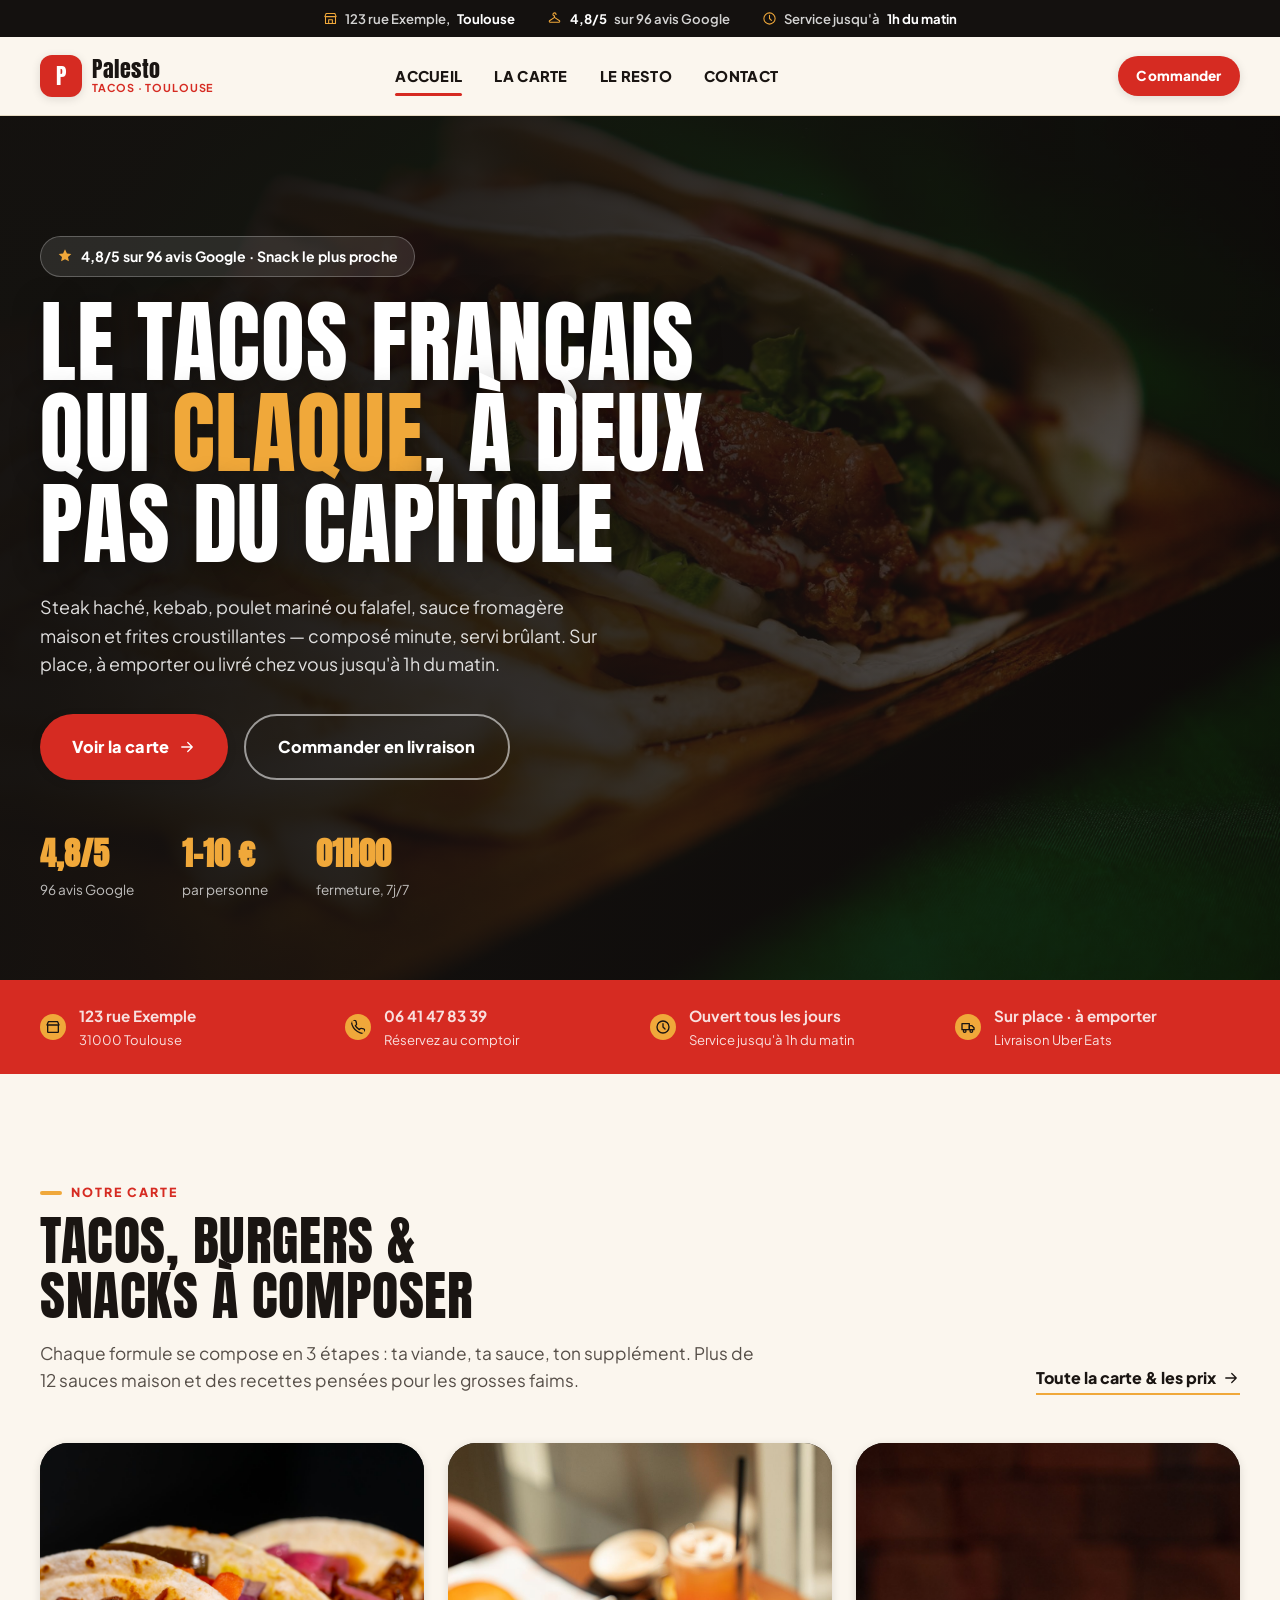
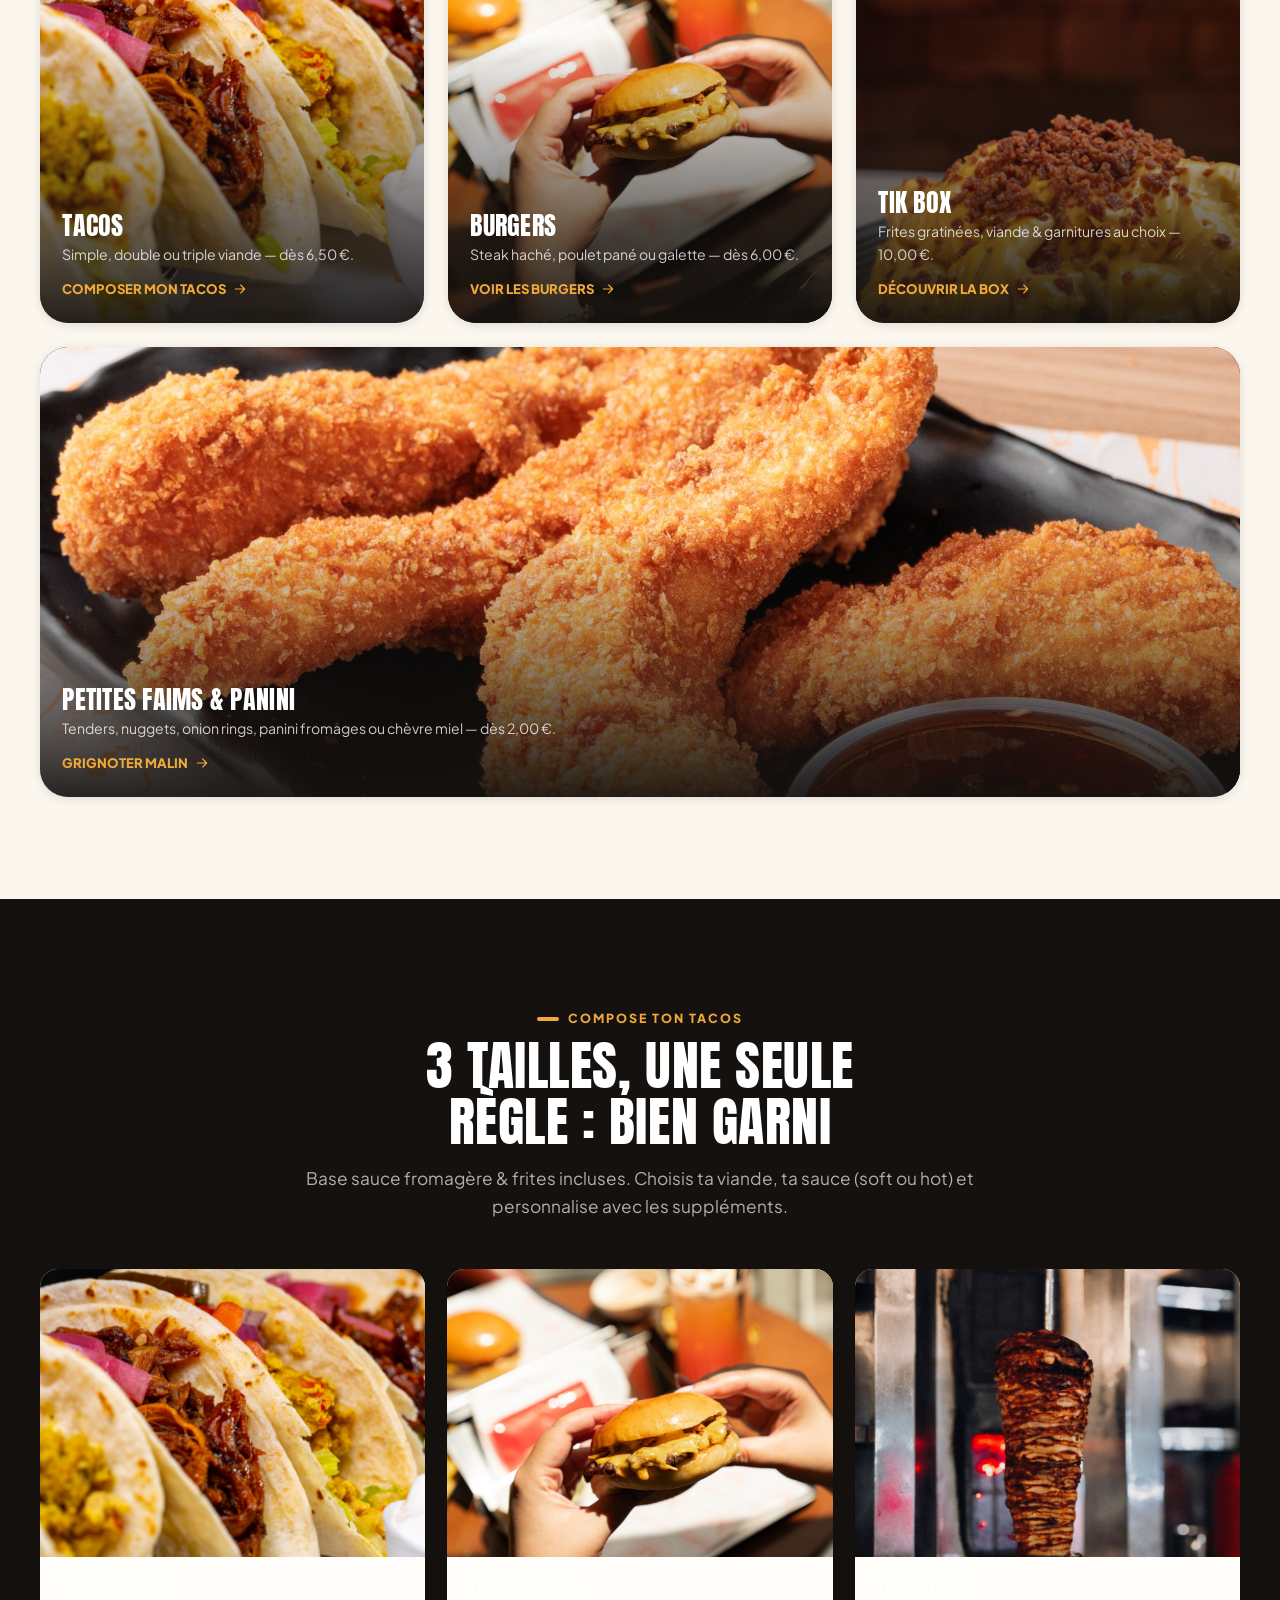
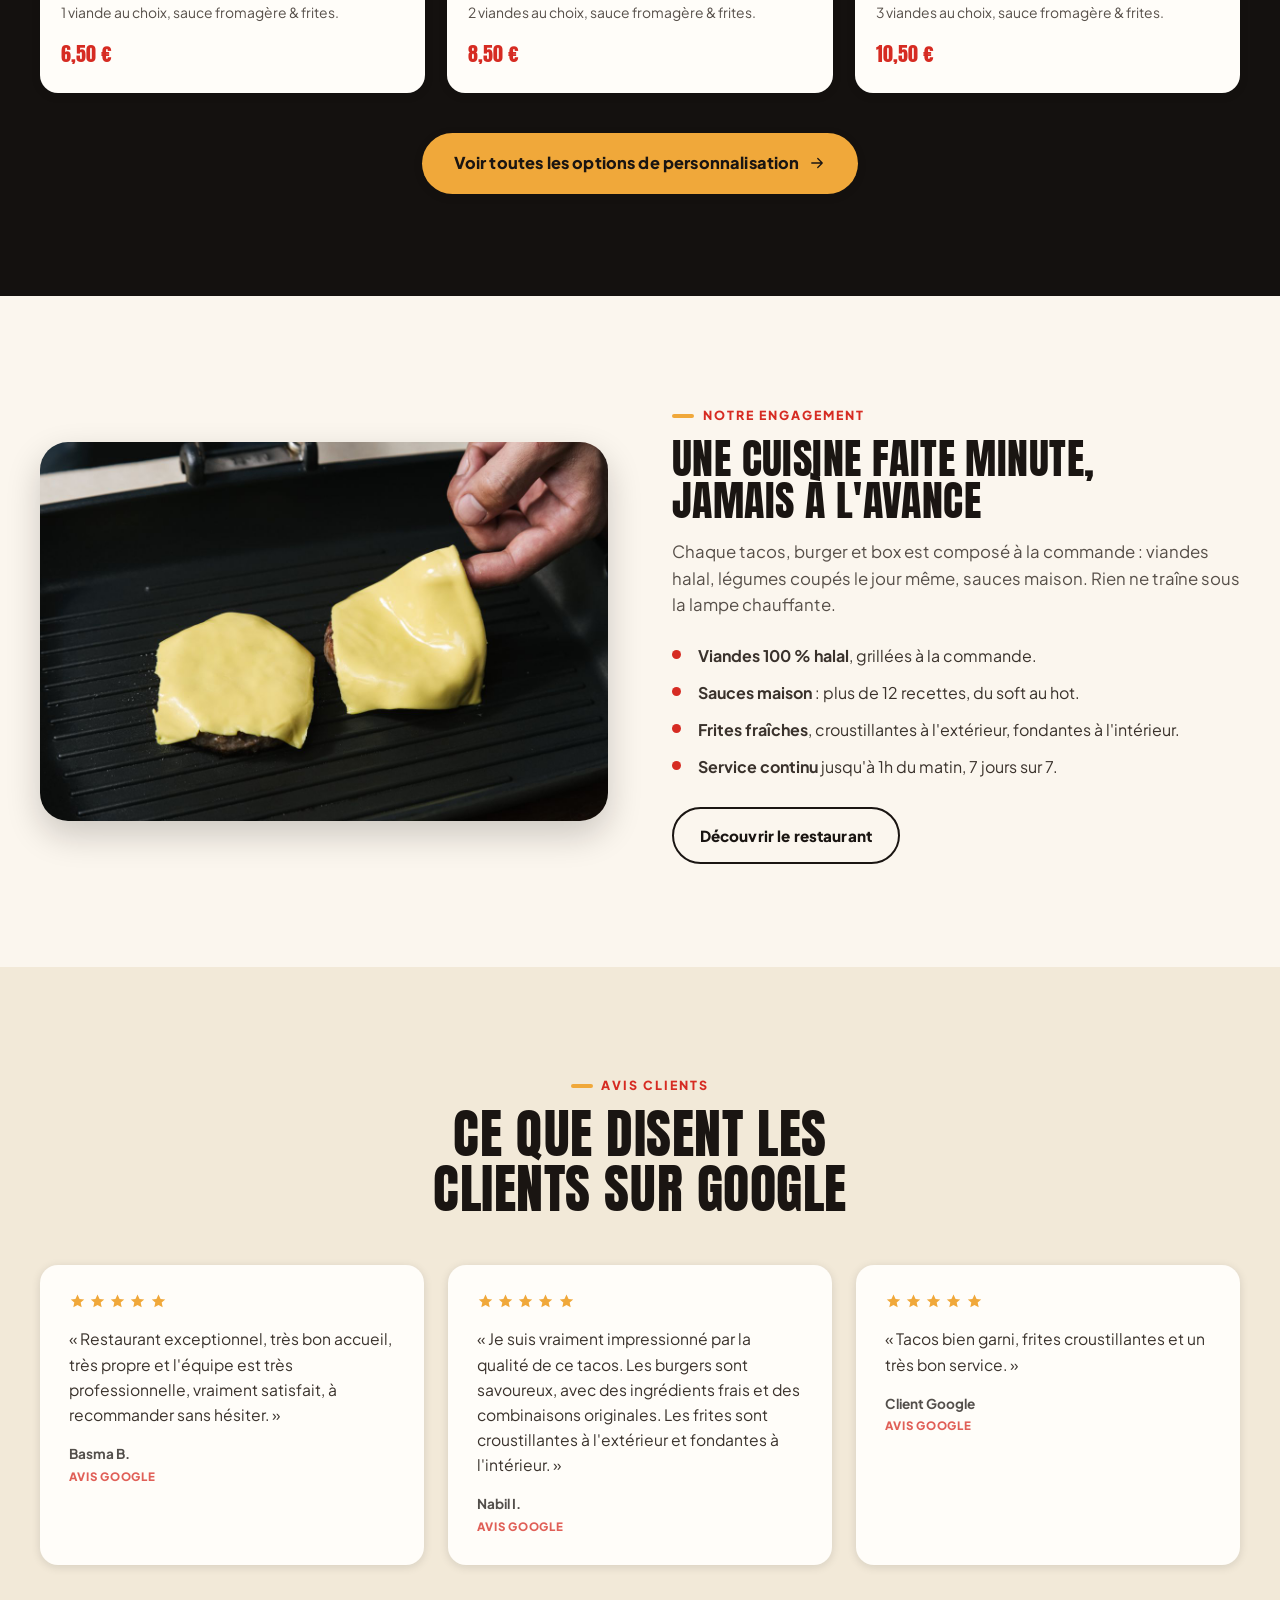
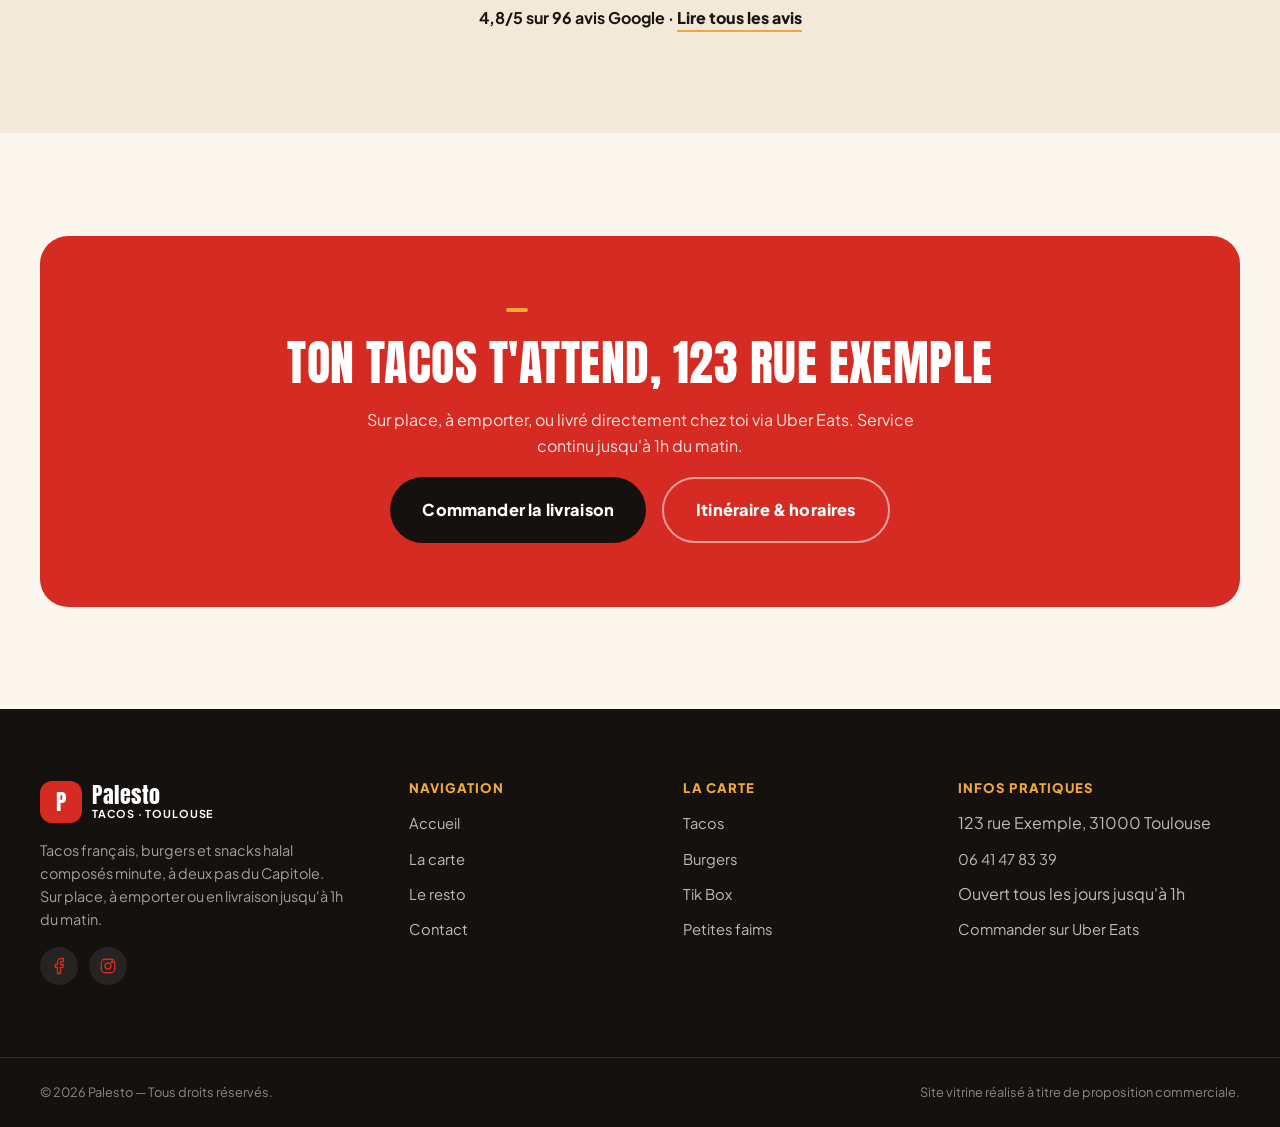
==== commit fc8394b2: "Coordonnées : adresse anonymisée et numéro de Kevin Co-Authored-By: Claude Opus 5.5 <noreply@anthrop" ====
--- a/index.html
+++ b/index.html
@@ -5,7 +5,7 @@
 <meta name="viewport" content="width=device-width, initial-scale=1">
 <meta http-equiv="Content-Security-Policy" content="upgrade-insecure-requests">
 <title>Palesto Toulouse — Tacos français, burgers &amp; snacks halal</title>
-<meta name="description" content="Palesto, tacos français, burgers et snacks à Toulouse. 71 Rue Achille Viadieu — noté 4,8/5 sur Google. Sur place, à emporter ou en livraison, service jusqu'à 1h du matin.">
+<meta name="description" content="Palesto, tacos français, burgers et snacks à Toulouse. 123 rue Exemple — noté 4,8/5 sur Google. Sur place, à emporter ou en livraison, service jusqu'à 1h du matin.">
 <meta name="robots" content="index, follow, max-image-preview:large">
 <meta name="theme-color" content="#14110F">
 <link rel="canonical" href="https://www.opalesto-toulouse.fr/index.html">
@@ -13,7 +13,7 @@
 <meta property="og:site_name" content="Palesto">
 <meta property="og:locale" content="fr_FR">
 <meta property="og:title" content="Palesto Toulouse — Tacos français, burgers &amp; snacks">
-<meta property="og:description" content="Tacos français, burgers et snacks à Toulouse. 71 Rue Achille Viadieu — noté 4,8/5 sur Google.">
+<meta property="og:description" content="Tacos français, burgers et snacks à Toulouse. 123 rue Exemple — noté 4,8/5 sur Google.">
 <meta property="og:url" content="https://www.opalesto-toulouse.fr/index.html">
 <meta property="og:image" content="https://www.opalesto-toulouse.fr/assets/img/hero.jpg">
 <link rel="icon" href="assets/img/favicon.svg" type="image/svg+xml">
@@ -29,21 +29,21 @@
   "name": "Palesto",
   "servesCuisine": ["Tacos français", "Fast food", "Snack halal"],
   "url": "https://www.opalesto-toulouse.fr/",
-  "telephone": "+33532580695",
+  "telephone": "+33641478339",
   "image": "https://www.opalesto-toulouse.fr/assets/img/hero.jpg",
   "priceRange": "1–10 €",
   "acceptsReservations": "false",
   "address": {
     "@type": "PostalAddress",
-    "streetAddress": "71 Rue Achille Viadieu",
-    "postalCode": "31400",
+    "streetAddress": "123 rue Exemple",
+    "postalCode": "31000",
     "addressLocality": "Toulouse",
     "addressCountry": "FR"
   },
   "geo": {
     "@type": "GeoCoordinates",
-    "latitude": 43.5886555,
-    "longitude": 1.4442597
+    "latitude": 43.604652,
+    "longitude": 1.444209
   },
   "aggregateRating": {
     "@type": "AggregateRating",
@@ -59,7 +59,7 @@
 
 <div class="topbar">
   <div class="container topbar__inner">
-    <span class="topbar__item"><svg viewBox="0 0 24 24" fill="none" stroke="currentColor" stroke-width="1.7" stroke-linecap="round" stroke-linejoin="round" aria-hidden="true"><path d="M4 9h16v11H4z"/><path d="M3 9 5 4h14l2 5"/><path d="M9 20v-6h6v6"/></svg> 71 Rue Achille Viadieu, <strong>Toulouse</strong></span>
+    <span class="topbar__item"><svg viewBox="0 0 24 24" fill="none" stroke="currentColor" stroke-width="1.7" stroke-linecap="round" stroke-linejoin="round" aria-hidden="true"><path d="M4 9h16v11H4z"/><path d="M3 9 5 4h14l2 5"/><path d="M9 20v-6h6v6"/></svg> 123 rue Exemple, <strong>Toulouse</strong></span>
     <span class="topbar__item topbar__item--hide-sm"><svg viewBox="0 0 24 24" fill="none" stroke="currentColor" stroke-width="1.7" stroke-linecap="round" stroke-linejoin="round" aria-hidden="true"><path d="M12 8a2.5 2.5 0 1 1 2.5-2.5"/><path d="M12 8v2.2L4 15.5A1.5 1.5 0 0 0 4.9 18h14.2a1.5 1.5 0 0 0 .9-2.5L12 10.2"/></svg> <strong>4,8/5</strong> sur 96 avis Google</span>
     <span class="topbar__item"><svg viewBox="0 0 24 24" fill="none" stroke="currentColor" stroke-width="1.7" stroke-linecap="round" stroke-linejoin="round" aria-hidden="true"><circle cx="12" cy="12" r="9"/><path d="M12 7v5l3 3"/></svg> Service jusqu'à <strong>1h du matin</strong></span>
   </div>
@@ -118,11 +118,11 @@
   <div class="container infobar__grid">
     <div class="infobar__item">
       <svg viewBox="0 0 24 24" fill="none" stroke="currentColor" stroke-width="2" stroke-linecap="round" stroke-linejoin="round" aria-hidden="true"><path d="M4 9h16v11H4z"/><path d="M3 9 5 4h14l2 5"/></svg>
-      <span><strong>71 Rue Achille Viadieu</strong><span>31400 Toulouse</span></span>
+      <span><strong>123 rue Exemple</strong><span>31000 Toulouse</span></span>
     </div>
     <div class="infobar__item">
       <svg viewBox="0 0 24 24" fill="none" stroke="currentColor" stroke-width="2" stroke-linecap="round" stroke-linejoin="round" aria-hidden="true"><path d="M22 16.9v3a2 2 0 0 1-2.2 2 19.8 19.8 0 0 1-8.6-3.1 19.5 19.5 0 0 1-6-6 19.8 19.8 0 0 1-3.1-8.7A2 2 0 0 1 4.1 2h3a2 2 0 0 1 2 1.7c.1 1 .4 2 .7 3a2 2 0 0 1-.5 2.1L8 10a16 16 0 0 0 6 6l1.2-1.3a2 2 0 0 1 2.1-.5c1 .3 2 .6 3 .7a2 2 0 0 1 1.7 2.1z"/></svg>
-      <span><strong>05 32 58 06 95</strong><span>Réservez au comptoir</span></span>
+      <span><strong>06 41 47 83 39</strong><span>Réservez au comptoir</span></span>
     </div>
     <div class="infobar__item">
       <svg viewBox="0 0 24 24" fill="none" stroke="currentColor" stroke-width="2" stroke-linecap="round" stroke-linejoin="round" aria-hidden="true"><circle cx="12" cy="12" r="9"/><path d="M12 7v5l3 3"/></svg>
@@ -273,7 +273,7 @@
         <figcaption><strong>Client Google</strong><span class="review__source">Avis Google</span></figcaption>
       </figure>
     </div>
-    <p style="text-align:center;margin-top:2.5rem;font-weight:700;color:var(--ink)">4,8/5 sur 96 avis Google &middot; <a class="link-arrow" style="display:inline" href="https://www.google.com/maps/place/Palesto+tacos/@43.5886555,1.4442597,17z" target="_blank" rel="noopener">Lire tous les avis</a></p>
+    <p style="text-align:center;margin-top:2.5rem;font-weight:700;color:var(--ink)">4,8/5 sur 96 avis Google &middot; <a class="link-arrow" style="display:inline" href="https://www.google.com/maps?q=Toulouse" target="_blank" rel="noopener">Lire tous les avis</a></p>
   </div>
 </section>
 
@@ -281,7 +281,7 @@
   <div class="container">
     <div class="cta-band" data-reveal>
       <span class="eyebrow">Une envie, là, maintenant ?</span>
-      <h2>Ton tacos t'attend, 71 Rue Achille Viadieu</h2>
+      <h2>Ton tacos t'attend, 123 rue Exemple</h2>
       <p>Sur place, à emporter, ou livré directement chez toi via Uber Eats. Service continu jusqu'à 1h du matin.</p>
       <div class="cta-band__actions">
         <a class="btn btn--dark btn--lg" href="https://www.ubereats.com/fr/store/tik-tacos-palesto/zVcmVb8LVuixIjdcit_Mtg" target="_blank" rel="noopener">Commander la livraison</a>
@@ -327,8 +327,8 @@
     <div class="footer">
       <h4>Infos pratiques</h4>
       <ul>
-        <li>71 Rue Achille Viadieu, 31400 Toulouse</li>
-        <li><a href="tel:+33532580695">05 32 58 06 95</a></li>
+        <li>123 rue Exemple, 31000 Toulouse</li>
+        <li><a href="tel:+33641478339">06 41 47 83 39</a></li>
         <li>Ouvert tous les jours jusqu'à 1h</li>
         <li><a href="https://www.ubereats.com/fr/store/tik-tacos-palesto/zVcmVb8LVuixIjdcit_Mtg" target="_blank" rel="noopener">Commander sur Uber Eats</a></li>
       </ul>
